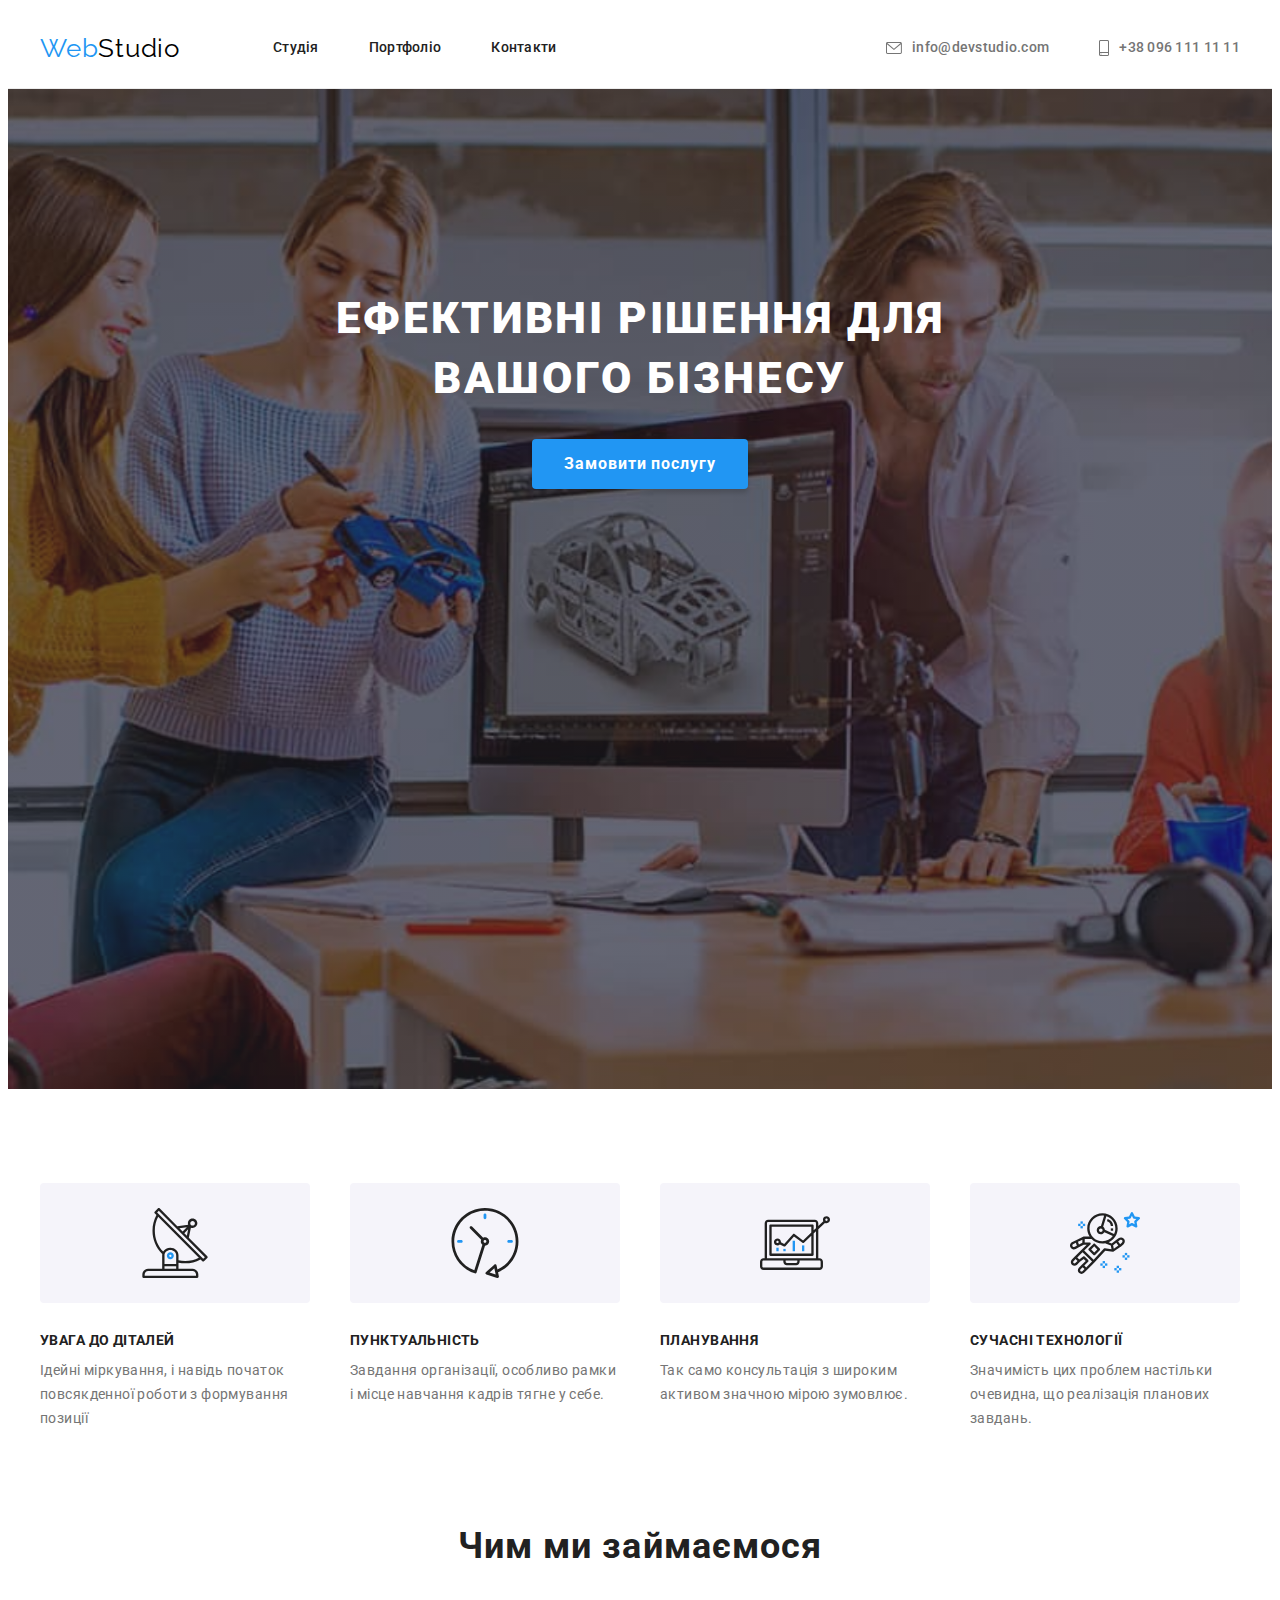
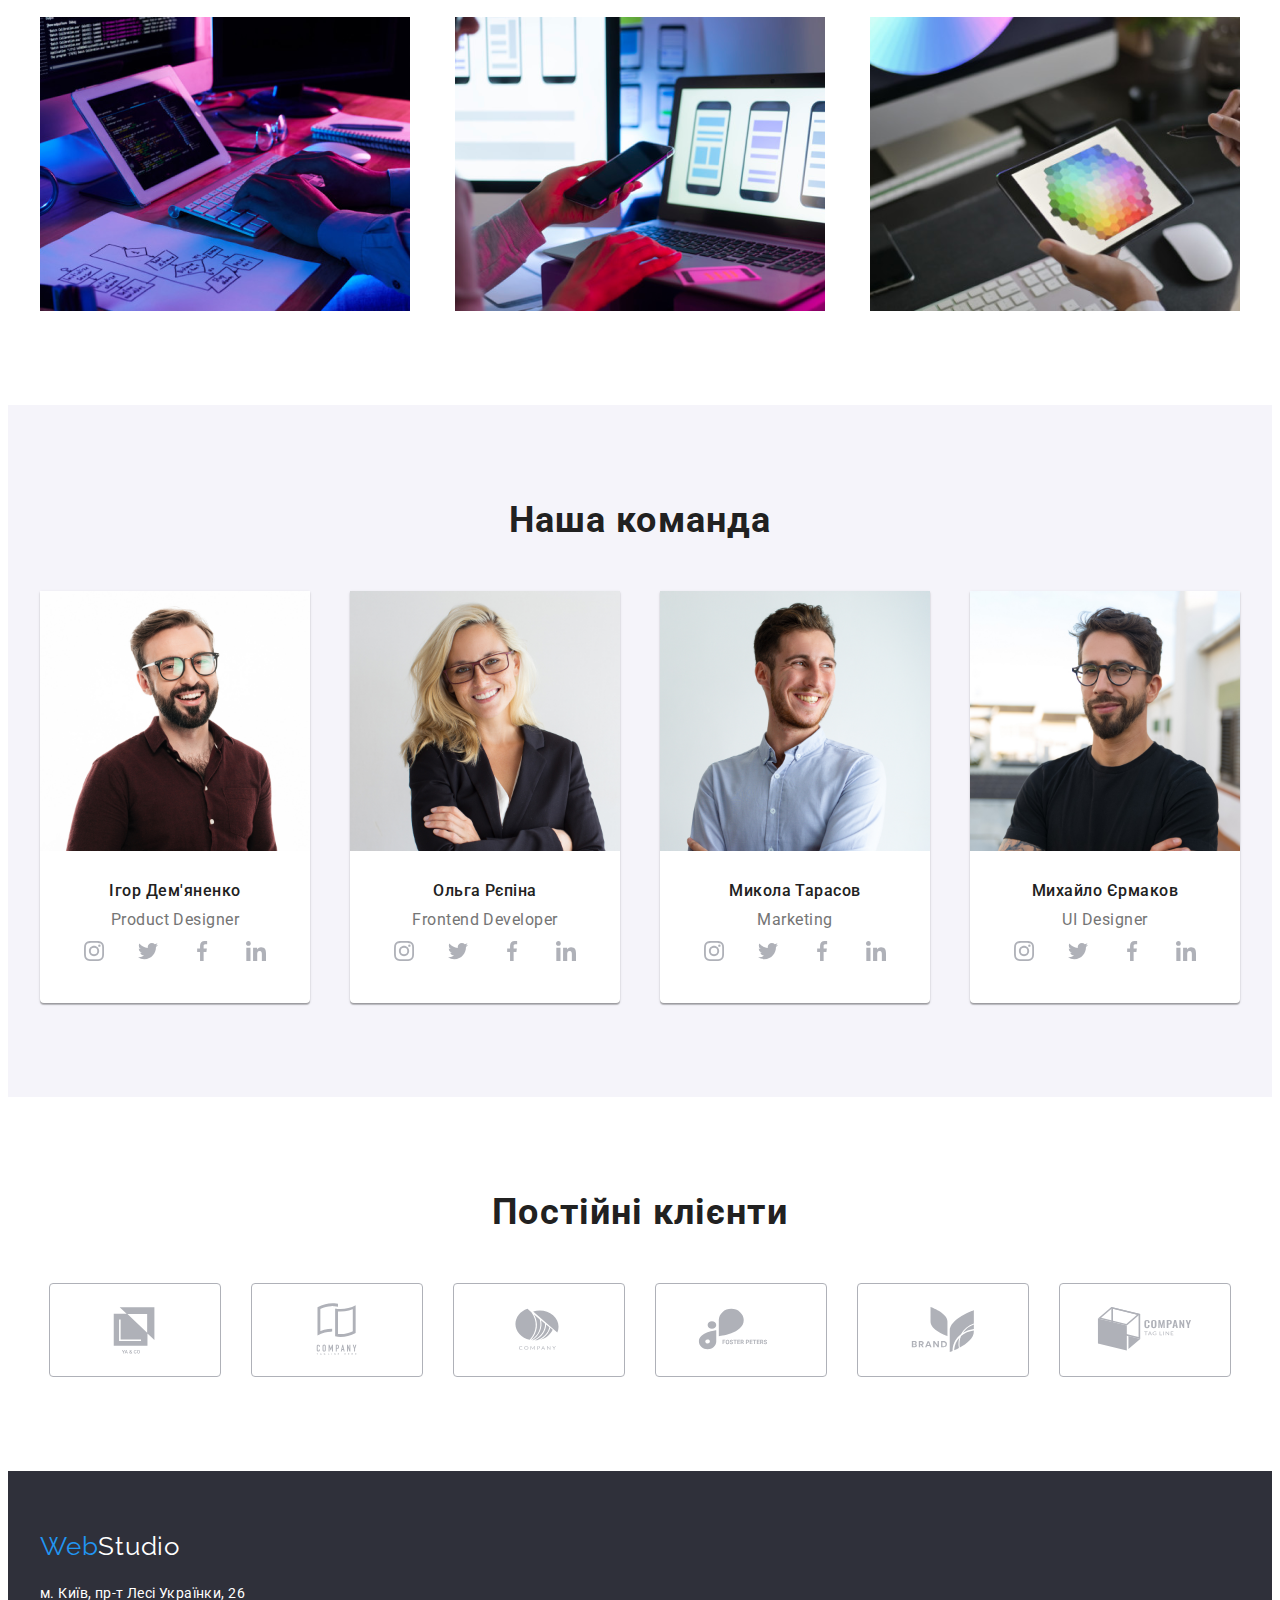
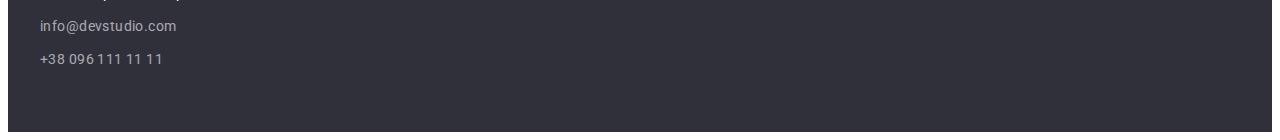
==== index.html @ e878b2a3 "Вносит секцию клиенты с ховерами" ====
<!DOCTYPE html>
<html lang="uk">
  <head>
    <meta charset="UTF-8" />
    <meta http-equiv="X-UA-Compatible" content="IE=edge" />
    <meta name="viewport" content="width=device-width, initial-scale=1.0" />
    <title>Document</title>
    <!--modern-normalize-->
    <link
      rel="stylesheet"
      href="https://cdnjs.cloudflare.com/ajax/libs/modern-normalize/1.1.0/modern-normalize.min.css"
      integrity="sha512-wpPYUAdjBVSE4KJnH1VR1HeZfpl1ub8YT/NKx4PuQ5NmX2tKuGu6U/JRp5y+Y8XG2tV+wKQpNHVUX03MfMFn9Q=="
      crossorigin="anonymous"
      referrerpolicy="no-referrer"
    />
    <link rel="preconnect" href="https://fonts.googleapis.com" />
    <link rel="preconnect" href="https://fonts.gstatic.com" crossorigin />
    <link
      href="https://fonts.googleapis.com/css2?family=Raleway:wght@700&family=Roboto:wght@400;500;700;900&display=swap"
      rel="stylesheet"
    />
    <link rel="stylesheet" href="./css/styles.css" />
  </head>

  <body>
    <header class="line">
      <div class="header-container container">
        <a class="logo link header" href="./index.html" lang="en">
          Web<span class="logo-part">Studio</span></a
        >
        <nav class="nav-head">
          <ul class="header-list list">
            <li class="nav-item header">
              <a href="./index.html" class="nav-link link">Студія</a>
            </li>
            <li class="nav-item header">
              <a href="./portfolio.html" class="nav-link link">Портфоліо</a>
            </li>
            <li class="nav-item header">
              <a href="./contacts.html" class="nav-link link">Контакти</a>
            </li>
          </ul>
        </nav>
        <ul class="contact-container list">
          <li>
            <a href="mailto:info@devstudio.com" class="header-contacts link header">
              <svg class="header-email" width="16" height="12">
                <use href="./images/icons.svg#icon-envelope"></use></svg
              >info@devstudio.com</a
            >
          </li>
          <li>
            <a href="tel:+380961111111" class="header-contacts link header">
              <svg class="header-phone" width="10" height="16">
                <use href="./images/icons.svg#icon-smartphone"></use></svg
              >+38 096 111 11 11</a
            >
          </li>
        </ul>
      </div>
    </header>
    <main>
      <section class="hero">
        <div class="hero-container container">
          <h1 class="hero-text">ЕФЕКТИВНІ РІШЕННЯ ДЛЯ ВАШОГО БІЗНЕСУ</h1>
          <button type="button" class="main-button hero-btn">Замовити послугу</button>
        </div>
      </section>

      <section class="advantages">
        <div class="container">
          <ul class="advantage-list list">
            <li class="advantage-item">
              <div class="advantages-logo">
                <svg class="advantages-icon" width="70" height="70">
                  <use href="./images/icons.svg#icon-antenna"></use>
                </svg>
              </div>
              <h3 class="advantage-list-title">УВАГА ДО ДІТАЛЕЙ</h3>
              <p class="advantage-list-text">
                Ідейні міркування, і навідь початок повсякденної роботи з формування позиції
              </p>
            </li>

            <li class="advantage-item">
              <div class="advantages-logo">
                <svg class="advantages-icon" width="70" height="70">
                  <use href="./images/icons.svg#icon-clock"></use>
                </svg>
              </div>
              <h3 class="advantage-list-title">ПУНКТУАЛЬНІСТЬ</h3>
              <p class="advantage-list-text">
                Завдання організації, особливо рамки і місце навчання кадрів тягне у себе.
              </p>
            </li>

            <li class="advantage-item">
              <div class="advantages-logo">
                <svg class="advantages-icon" width="70" height="70">
                  <use href="./images/icons.svg#icon-diagram"></use>
                </svg>
              </div>
              <h3 class="advantage-list-title">ПЛАНУВАННЯ</h3>
              <p class="advantage-list-text">
                Так само консультація з широким активом значною мірою зумовлює.
              </p>
            </li>

            <li class="advantage-item">
              <div class="advantages-logo">
                <svg class="advantages-icon" width="70" height="70">
                  <use href="./images/icons.svg#icon-astronaut"></use>
                </svg>
              </div>
              <h3 class="advantage-list-title">СУЧАСНІ ТЕХНОЛОГІЇ</h3>
              <p class="advantage-list-text">
                Значимість цих проблем настільки очевидна, що реалізація планових завдань.
              </p>
            </li>
          </ul>
        </div>
      </section>

      <section class="about-work">
        <div class="container">
          <h2 class="work-title">Чим ми займаємося</h2>
          <ul class="photos list">
            <li class>
              <a href=""
                ><img src="./images/img1.png" alt="програміст с ноутбуком" width="370" />
              </a>
            </li>
            <li class>
              <a href=""
                ><img src="./images/img2.png" alt="програміст с телефоном" width="370"
              /></a>
            </li>
            <li class>
              <a href=""
                ><img src="./images/img3.png" alt="програміст с планшетом" width="370"
              /></a>
            </li>
          </ul>
        </div>
      </section>

      <section class="work-team">
        <div class="container">
          <h2 class="work-team-title">Наша команда</h2>
          <ul class="work-team-list list">
            <li class="work-team-item">
              <img src="./images/team1.jpg" alt="Ігор Дем'яненко" width="270" />
              <div class="name-job">
                <h3 class="work-team-list-item">Ігор Дем'яненко</h3>
                <p lang="en" class="work-team-item-text">Product Designer</p>
                <ul class="socials list">
                  <li class="social-item">
                    <a
                      class="social-link link"
                      href="https://www.instagram.com"
                      target="_blank"
                      rel="noopener norefferer"
                      aria-label="Instagram icon"
                    >
                      <svg class="social-icons" width="20" height="20">
                        <use href="./images/icons.svg#icon-instagram"></use>
                      </svg>
                    </a>
                  </li>

                  <li class="social-item">
                    <a
                      class="social-link link"
                      href="https://twitter.com"
                      target="_blank"
                      rel="noopener norefferer"
                      aria-label="Twitter icon"
                    >
                      <svg class="social-icons" width="20" height="20">
                        <use href="./images/icons.svg#icon-twitter"></use>
                      </svg>
                    </a>
                  </li>

                  <li class="social-item">
                    <a
                      class="social-link link"
                      href="https://m.facebook.com"
                      target="_blank"
                      rel="noopener norefferer"
                      aria-label="facebook icon"
                    >
                      <svg class="social-icons" width="20" height="20">
                        <use href="./images/icons.svg#icon-facebook"></use>
                      </svg>
                    </a>
                  </li>

                  <li class="social-item">
                    <a
                      class="social-link link"
                      href="https://www.linkedin.com"
                      target="_blank"
                      rel="noopener norefferer"
                      aria-label="Linkedin icon"
                    >
                      <svg class="social-icons" width="20" height="20">
                        <use href="./images/icons.svg#icon-linkedin"></use>
                      </svg>
                    </a>
                  </li>
                </ul>
              </div>
            </li>
            <li class="work-team-item">
              <img src="./images/team2.jpg" alt="Ольга Рєпіна" width="270" />
              <div class="name-job">
                <h3 class="work-team-list-item">Ольга Рєпіна</h3>
                <p lang="en" class="work-team-item-text">Frontend Developer</p>
                <ul class="socials list">
                  <li class="social-item">
                    <a
                      class="social-link link"
                      href="https://www.instagram.com"
                      target="_blank"
                      rel="noopener norefferer"
                      aria-label="Instagram icon"
                    >
                      <svg class="social-icons" width="20" height="20">
                        <use href="./images/icons.svg#icon-instagram"></use>
                      </svg>
                    </a>
                  </li>

                  <li class="social-item">
                    <a
                      class="social-link link"
                      href="https://twitter.com"
                      target="_blank"
                      rel="noopener norefferer"
                      aria-label="Twitter icon"
                    >
                      <svg class="social-icons" width="20" height="20">
                        <use href="./images/icons.svg#icon-twitter"></use>
                      </svg>
                    </a>
                  </li>

                  <li class="social-item">
                    <a
                      class="social-link link"
                      href="https://m.facebook.com"
                      target="_blank"
                      rel="noopener norefferer"
                      aria-label="facebook icon"
                    >
                      <svg class="social-icons" width="20" height="20">
                        <use href="./images/icons.svg#icon-facebook"></use>
                      </svg>
                    </a>
                  </li>

                  <li class="social-item">
                    <a
                      class="social-link link"
                      href="https://www.linkedin.com"
                      target="_blank"
                      rel="noopener norefferer"
                      aria-label="Linkedin icon"
                    >
                      <svg class="social-icons" width="20" height="20">
                        <use href="./images/icons.svg#icon-linkedin"></use>
                      </svg>
                    </a>
                  </li>
                </ul>
              </div>
            </li>
            <li class="work-team-item">
              <img src="./images/team3.jpg" alt="Микола Тарасов" width="270" />
              <div class="name-job">
                <h3 class="work-team-list-item">Микола Тарасов</h3>
                <p lang="en" class="work-team-item-text">Marketing</p>
                <ul class="socials list">
                  <li class="social-item">
                    <a
                      class="social-link link"
                      href="https://www.instagram.com"
                      target="_blank"
                      rel="noopener norefferer"
                      aria-label="Instagram icon"
                    >
                      <svg class="social-icons" width="20" height="20">
                        <use href="./images/icons.svg#icon-instagram"></use>
                      </svg>
                    </a>
                  </li>

                  <li class="social-item">
                    <a
                      class="social-link link"
                      href="https://twitter.com"
                      target="_blank"
                      rel="noopener norefferer"
                      aria-label="Twitter icon"
                    >
                      <svg class="social-icons" width="20" height="20">
                        <use href="./images/icons.svg#icon-twitter"></use>
                      </svg>
                    </a>
                  </li>

                  <li class="social-item">
                    <a
                      class="social-link link"
                      href="https://m.facebook.com"
                      target="_blank"
                      rel="noopener norefferer"
                      aria-label="facebook icon"
                    >
                      <svg class="social-icons" width="20" height="20">
                        <use href="./images/icons.svg#icon-facebook"></use>
                      </svg>
                    </a>
                  </li>

                  <li class="social-item">
                    <a
                      class="social-link link"
                      href="https://www.linkedin.com"
                      target="_blank"
                      rel="noopener norefferer"
                      aria-label="Linkedin icon"
                    >
                      <svg class="social-icons" width="20" height="20">
                        <use href="./images/icons.svg#icon-linkedin"></use>
                      </svg>
                    </a>
                  </li>
                </ul>
              </div>
            </li>
            <li class="work-team-item">
              <img src="./images/team4.jpg" alt="Михайло Єрмаков" width="270" />
              <div class="name-job">
                <h3 class="work-team-list-item">Михайло Єрмаков</h3>
                <p lang="en" class="work-team-item-text">UI Designer</p>
                <ul class="socials list">
                  <li class="social-item">
                    <a
                      class="social-link link"
                      href="https://www.instagram.com"
                      target="_blank"
                      rel="noopener norefferer"
                      aria-label="Instagram icon"
                    >
                      <svg class="social-icons" width="20" height="20">
                        <use href="./images/icons.svg#icon-instagram"></use>
                      </svg>
                    </a>
                  </li>

                  <li class="social-item">
                    <a
                      class="social-link link"
                      href="https://twitter.com"
                      target="_blank"
                      rel="noopener norefferer"
                      aria-label="Twitter icon"
                    >
                      <svg class="social-icons" width="20" height="20">
                        <use href="./images/icons.svg#icon-twitter"></use>
                      </svg>
                    </a>
                  </li>

                  <li class="social-item">
                    <a
                      class="social-link link"
                      href="https://m.facebook.com"
                      target="_blank"
                      rel="noopener norefferer"
                      aria-label="facebook icon"
                    >
                      <svg class="social-icons" width="20" height="20">
                        <use href="./images/icons.svg#icon-facebook"></use>
                      </svg>
                    </a>
                  </li>

                  <li class="social-item">
                    <a
                      class="social-link link"
                      href="https://www.linkedin.com"
                      target="_blank"
                      rel="noopener norefferer"
                      aria-label="Linkedin icon"
                    >
                      <svg class="social-icons" width="20" height="20">
                        <use href="./images/icons.svg#icon-linkedin"></use>
                      </svg>
                    </a>
                  </li>
                </ul>
              </div>
            </li>
          </ul>
        </div>
      </section>

      <section class="clients-area">
        <div class="container">
          <h2 class="clients-title">Постійні клієнти</h2>
          <ul class="clients list">
            <li class="clients-list">
              <div class="clients-link">
                <a href="">
                  <svg class="clients-logo" width="106" height="60">
                  <use href="./images/icons.svg#icon-Logo"></use>
                  </svg>
                </a>
              </div>
            </li>
            <li class="clients-list">
              <div class="clients-link">
              <a href="">
                <svg class="clients-logo" width="106" height="60">
                  <use href="./images/icons.svg#icon-Logo-1"></use>
                </svg>
              </a>
              </div>
            </li>
            <li class="clients-list">
              <div class="clients-link">
                <a href="">
                  <svg class="clients-logo" width="106" height="60">
                    <use href="./images/icons.svg#icon-Logo-2"></use>
                  </svg>
                </a>
              </div>
            </li>
            <li class="clients-list">
              <div class="clients-link">
                <a href="">
                  <svg class="clients-logo" width="106" height="60">
                    <use href="./images/icons.svg#icon-Logo-3"></use>
                  </svg>
                </a>
              </div>
            </li>
            <li class="clients-list">
              <div class="clients-link">
                <a href="">
                  <svg class="clients-logo" width="106" height="60">
                    <use href="./images/icons.svg#icon-Logo-4"></use>
                  </svg>
                </a>
              </div>
            </li>
            <li class="clients-list">
              <div class="clients-link">
                <a href="">
                  <svg class="clients-logo" width="106" height="60">
                    <use href="./images/icons.svg#icon-Logo-5"></use>
                  </svg>
                </a>
              </div>
            </li>
          </ul>


        </div>
      </section>
    </main>
    <footer class="footer-box">
      <div class="container">
        <a class="logo-footer link" href="./index.html" lang="en">
          Web<span class="logo-footer-part">Studio</span>
        </a>
        <address class="location">
          <p class="location-on-map link">м. Київ, пр-т Лесі Українки, 26</p>
          <div class="mail-link">
            <a class="contact-email link" href="mailto:info@devstudio.com">info@devstudio.com</a
            ><br />
          </div>
          <a class="contact-tel link" href="tel:+380961111111">+38 096 111 11 11</a>
        </address>
      </div>
    </footer>
  </body>
</html>
---- css/styles.css ----
:root {
    --brand-color: #212121;
    --secondary-color: #2196F3; 
}

body{
    font-family: "Roboto", sans-serif; 
    color:  #757575;
    }


    /*----reset-atart*/

h1,
h2,
h3,
h4,
h5,
h6, 
p {
    margin: 0px;
}

.list{
    list-style: none;
    margin: 0px;
    padding: 0px;
}

.link {
    text-decoration: none;
    padding: 0px;
    margin: 0px;
}

img{
    display: block;
    padding: 0px;
}

.container{
    width: 1200px;
    padding-right: 15px;
    padding-left: 15px;
    margin-right: auto;
    margin-left: auto;
}

/*-----Header---*/

.header-container{
    display: flex;
    align-items: center;
}

header{
    border-bottom: 1px solid #ECECEC;
}

.logo {font-family: 'Raleway';
    font-size: 26px;
    line-height: 1.19;   
    letter-spacing: 0.03em;
    color: var(--secondary-color);
    display: block;
    margin-right: 93px;
}

.logo-part {
    color: #000000;
}

.header-list{
    display: flex;
    align-items: center;  
    gap: 50px;
}

.nav-head{
    margin-right: auto;
}

.nav-link {
    display: block;
    padding-top: 32px;
    padding-bottom: 32px;
    font-weight: 500;
    font-size: 14px;
    line-height: 1.14;
    letter-spacing: 0.02em;
    color: var(--brand-color);
    cursor:pointer;
    }

.nav-link:focus,
.nav-link:hover{
    color:var(--secondary-color);
}

.nav-link.link.current {color:var(--secondary-color);}

.header-contacts{
    font-weight: 500;
    font-size: 14px;
    line-height: 1.14;
    letter-spacing: 0.02em;
    color: #757575;
    display: flex;
    padding-top: 32px;
    padding-bottom: 32px;
    align-items: center;
    gap: 10px;
}

.header-email:hover,
.header-email:focus,
.header-contacts:focus,
.header-contacts:hover{
    color: var(--secondary-color);
}

.header-phone,
.header-email{
    fill: currentColor;
}

.contact-container{
    display: flex;
    align-items: center;
    gap: 50px;
}



/*------Hero------*/

.hero {
    max-width: 1600px;
    min-height: 600px;
    background-image: linear-gradient(to right, rgba(47, 48, 58, 0.4), rgba(47, 48, 58, 0.4)), url(../images/hero-background.jpg);
    background-color: #C4C4C4;
    background-repeat: no-repeat;
    background-position: center;
    background-size: cover;
    margin-right: auto;
    margin-left: auto;
    padding-top: 200px;
    padding-bottom: 200px;
    }

.hero-text{
    margin-right: 338px;
    margin-bottom: 30px;
    margin-left: 252px;
    width: 696px;
    font-family: inherit;
    font-weight: 900;
    font-size: 44px;
    line-height: 1.36; 
    text-align: center; 
    letter-spacing: 0.06em;
    text-transform: uppercase;
    color: #FFFFFF;
    }  

.hero-btn{
    font-family: 'Roboto';
        font-weight: 700;
        font-size: 16px;
        line-height: 1.88;
        display: flex;
        align-items: center;
        text-align: center;
        letter-spacing: 0.06em;
        color: #FFFFFF;
        background: #2196F3;
        box-shadow: 0px 4px 4px rgba(0, 0, 0, 0.15);

        border-radius: 4px;
        padding: 10px 32px;
        border-width: 0px;
        
}

.hero-btn:active{background: #188CE8;
    box-shadow: 0px 4px 4px rgba(0, 0, 0, 0.15);
    border-radius: 4px;
}

.main-button{
    display: block;
    margin: 0 auto;
}

 

/*-------advantage----------*/

.advantages{
    padding-top: 94px;
    padding-bottom: 94px;
}

.advantage-list{
    display: flex;
    justify-content:space-between;
}

.advantage-item{
    width: 270px;
}

.advantage-list-title {
    font-size: 14px;
    line-height: 1.14;
    letter-spacing: 0.03em;
    text-transform: uppercase;    
    color: var(--brand-color);
    margin-top: 30px;
    margin-bottom: 10px;
}

.advantage-list-text {
    font-size: 14px;
    line-height: 1.71;
    letter-spacing: 0.03em;
}

.advantages-logo{
    display: flex;
    justify-content: center;
    align-items: center;
    height: 120px;
    background: #F5F4FA;
    border-radius: 4px;
}


/*-------About work----------*/

.about-work{
    padding-bottom: 94px;
}


.photos{
    display: flex;
    justify-content: space-between;
    gap: 30px;
}

.work-title {
    margin-bottom: 50px;
    font-size: 36px;
    line-height: 1.17;
    text-align: center;
    letter-spacing: 0.03em;
    color: var(--brand-color);}


/*-------Work team----------*/

.work-team {background: #F5F4FA;
    padding-top: 94px;
    padding-bottom: 94px;
}

.work-team-item{
    background: #FFFFFF;
    box-shadow: 0px 1px 3px rgba(0, 0, 0, 0.12), 0px 1px 1px rgba(0, 0, 0, 0.14), 0px 2px 1px rgba(0, 0, 0, 0.2);
    border-radius: 0px 0px 4px 4px;
    
}

.work-team-title {
    font-size: 36px;
    line-height: 1.17;
    text-align: center;
    letter-spacing: 0.03em;
    color:var(--brand-color);
    margin-bottom: 50px;
}

.work-team-list{
    display:flex;
    justify-content: space-between;
    gap: 30px;
}
  

.work-team-list-item {
    font-weight: 500;
    font-size: 16px;
    line-height: 1.19;
    text-align: center;
    letter-spacing: 0.03em;
    color: var(--brand-color);
    margin-bottom: 10px;
}


.work-team-item-text {
    font-size: 16px;
    line-height: 1.19;
    text-align: center;
    letter-spacing: 0.03em;
   }

   .name-job{
    padding-top: 30px;
    padding-bottom: 30px;
   }

.socials{
    display: flex;
    justify-content: center;
    align-items: center;
    gap: 10px;
}

.social-link{
    display: flex;
    justify-content: center;
    align-items: center;
    width: 44px;
    height: 44px;
    background-color: #ffffff;
    border-radius: 50%;
    color:#AFB1B8;
}
  
.social-icons{
    fill:currentColor
}

.social-link:hover, 
.social-link:focus{
    background-color: var(--secondary-color);
    color: #FFFFFF;
}

/*-------Clients---------*/

.clients-title{
    margin-bottom: 50px;
    font-size: 36px;
    line-height: 1,17;
    text-align: center;
    letter-spacing: 0.03em;    
    color: var(--brand-color);
}

.clients{
    display: flex;
    justify-content: center;
    align-items: center;
    gap: 30px;
}

.clients-logo{
    display: flex;
    justify-content: center;
    align-items: center;
    width: 106px;
    height: 60px;
    fill: #AFB1B8;
}

.clients-link{
    display: flex;
    justify-content: center;
    align-items: center;
    width: 170px;
    height: 92px;
    border: 1px solid #AFB1B8;
    border-radius: 4px;
}

.clients-link:hover,
.clients-link:focus{
    border: 1px solid #2196F3;
    border-radius: 4px;
}
.clients-logo:hover,
.clients-logo:focus{
    fill: var(--secondary-color);
}




.clients-area{
    padding-top: 94px;
    padding-bottom: 94px;
}

/*-------Footer----------*/

.footer-box{
    padding-top: 60px;
    padding-bottom: 60px;
    background-color: #2F303A;
}

.logo-footer{
    font-family: 'Raleway';
    font-size: 26px;
    line-height: 1.19;
    letter-spacing: 0.03em;
    color: var(--secondary-color);
}

.location{
    margin-top: 20px;
}

.logo-footer-part{
    color: #ffffff;
}

.location-on-map{
    font-style: normal;
    font-size: 14px;
    line-height: 1.71;
    letter-spacing: 0.03em;
    color: #FFFFFF;
    margin-bottom: 9px;
}

.contact-tel{
    font-style: normal;
    font-size: 14px;
    line-height: 1.71;
    letter-spacing: 0.03em;
    color: rgba(255, 255, 255, 0.6);
}


.contact-email{
    font-style: normal;
    font-size: 14px;
    line-height: 1.71;
    letter-spacing: 0.03em;
    color: rgba(255, 255, 255, 0.6);
    }

.mail-link{
    margin-bottom: 9px;
}

/*---------Portfolio----------*/

.project-list {
    background: #FFFFFF;
    padding-top: 94px;
    padding-bottom: 94px;
    
}

.buttom-list{
    margin-bottom: 56px;
    display: flex;
    justify-content: center;
    gap: 8px;
}

.project-selection{
    font-family: 'Roboto';
    font-style: normal;
    font-weight: 500;
    font-size: 16px;
    line-height: 1.62;  
    text-align: center;
    letter-spacing: 0.03em;
    color: var(--brand-color);
    background: #F5F4FA;
    border-radius: 4px;

    padding: 6px 22px;
    border-width: 0px;
    min-height: 38px;
}

.project-selection:hover{cursor: pointer;}

.project-selection:active{
    color: #FFFFFF;
    background: #2196F3;
    box-shadow: 0px 3px 1px rgba(0, 0, 0, 0.1), 0px 1px 2px rgba(0, 0, 0, 0.08), 0px 2px 2px rgba(0, 0, 0, 0.12);
    border-radius: 4px;
}

.portfolio-list{
    display: flex;
    flex-wrap: wrap;
    padding-left: 0px;
    gap: 30px;
    margin-top: 0px;
    margin-bottom: 0px;
    
    }

.portfolio-list-item{
    flex-basis: calc((100%-60px)/3);
    flex-basis: 370px;
    max-width: 370px;
}

.portfolio-list-item:hover,
.portfolio-list-item:focus{
    border: 1px solid #EEEEEE;
    box-shadow: 0px 1px 1px rgba(0, 0, 0, 0.12), 0px 4px 4px rgba(0, 0, 0, 0.06), 1px 4px 6px rgba(0, 0, 0, 0.16);
}

.potfrolio-list-title {
    margin-bottom: 4px;
    width: 370px;
    font-size: 18px;
    line-height: 2.00;
    letter-spacing: 0.06em;
    color: var(--brand-color);
}


.portfolio-list-text {
    width: 370px;
    font-size: 16px;
    line-height: 1.88;
    letter-spacing: 0.03em;
    color: #757575;
}

.photo-description{
    padding-top: 20px;
    padding-bottom: 20px;
    padding-left: 24px;
    background: #FFFFFF;
    border: 1px solid #EEEEEE;
    border-top: none;
}
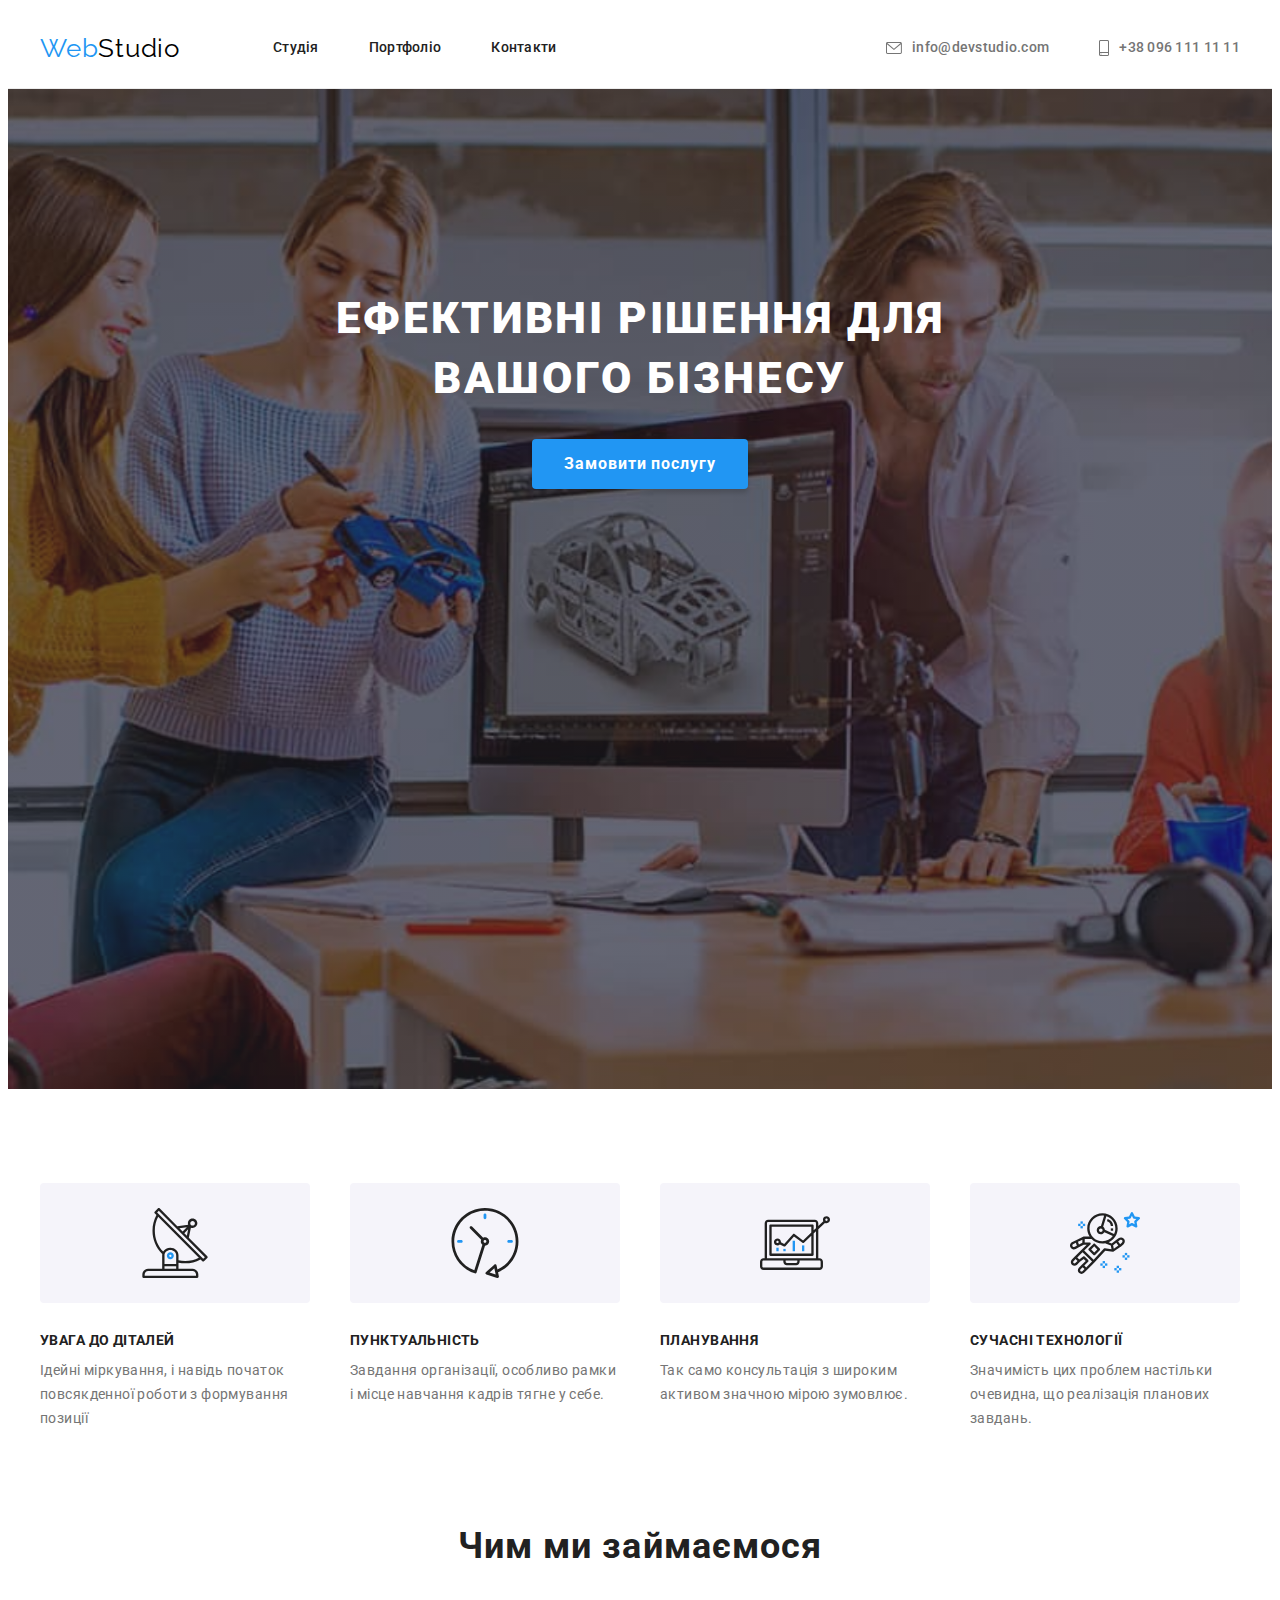
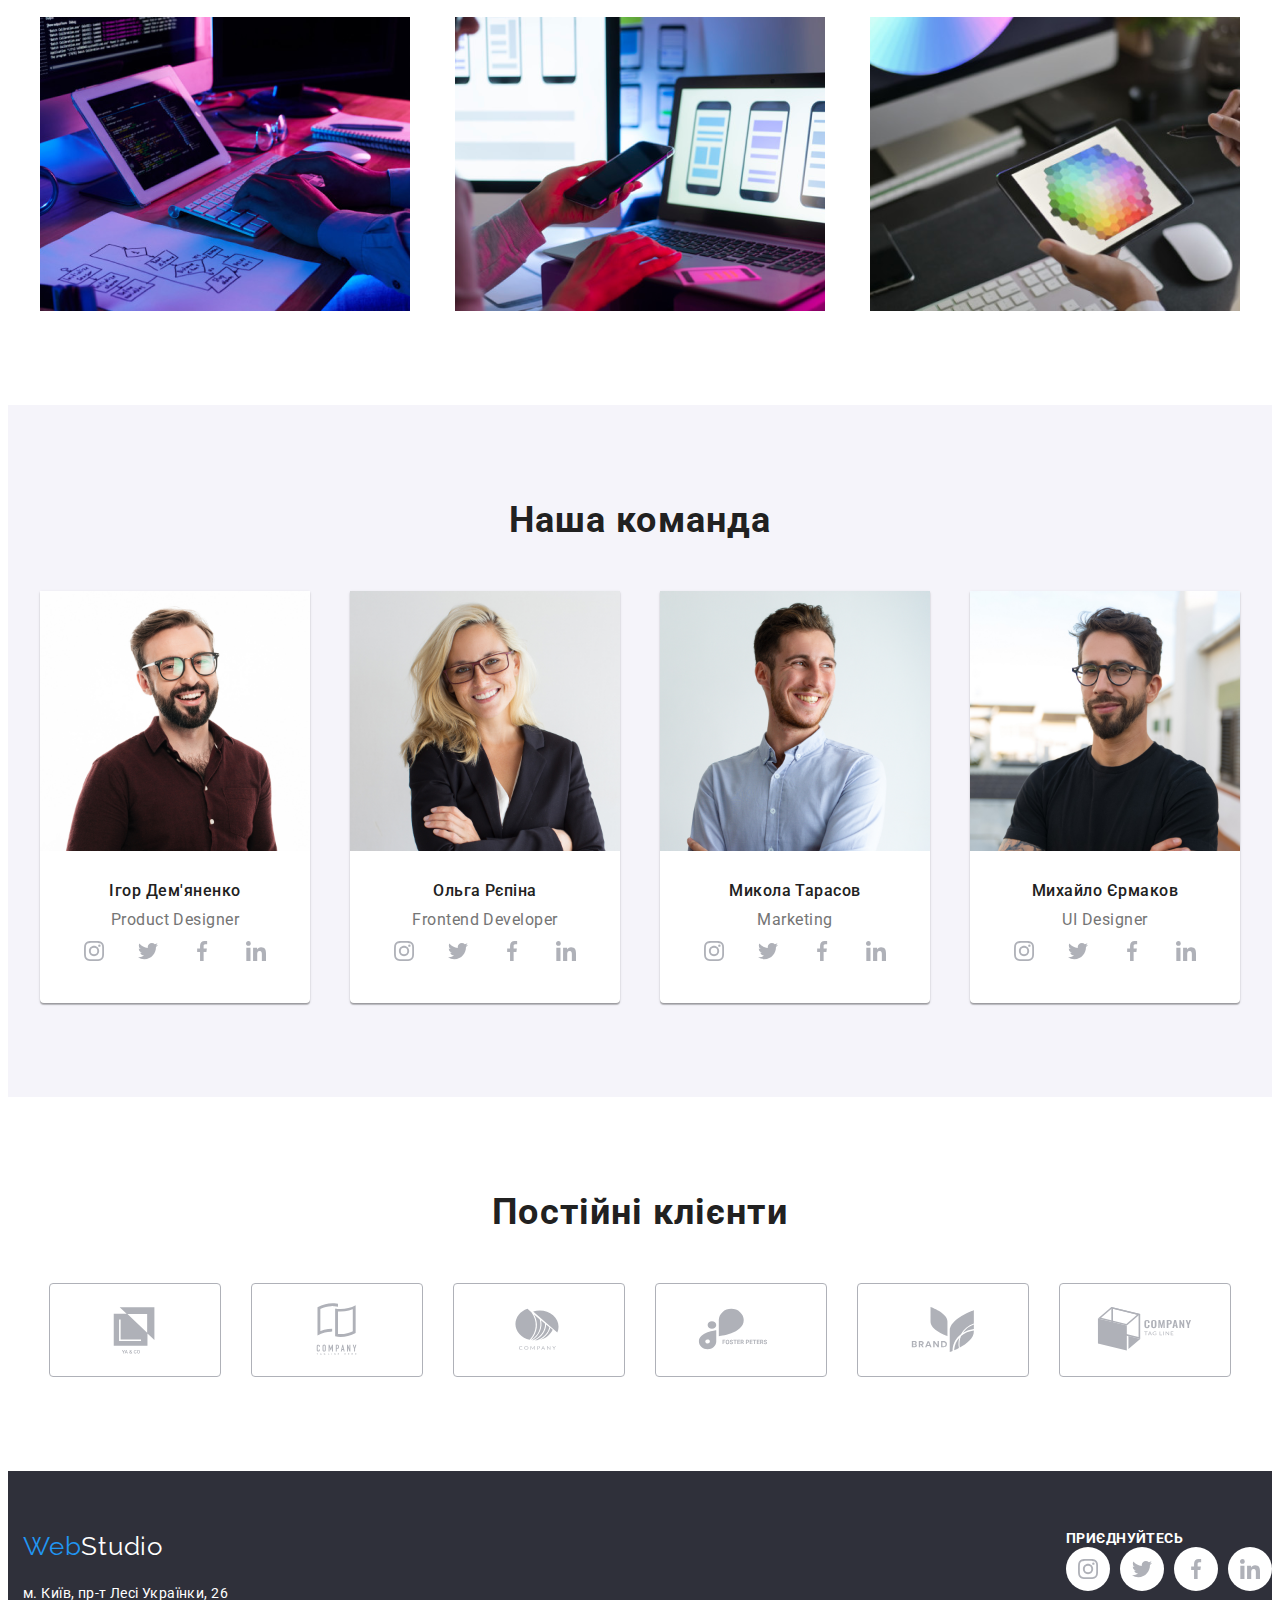
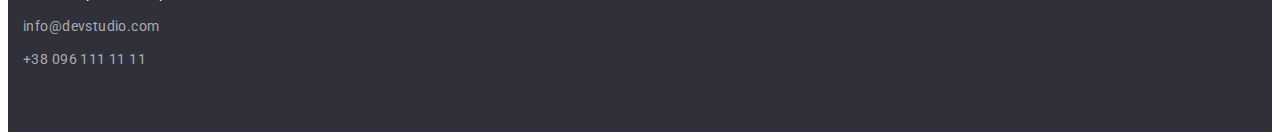
==== commit 5838823d: "Желает ховер в лого клиентов" ====
--- a/index.html
+++ b/index.html
@@ -413,13 +413,11 @@
           <h2 class="clients-title">Постійні клієнти</h2>
           <ul class="clients list">
             <li class="clients-list">
-              <div class="clients-link">
-                <a href="">
+                <a class="clients-link"  href="">
                   <svg class="clients-logo" width="106" height="60">
                   <use href="./images/icons.svg#icon-Logo"></use>
                   </svg>
                 </a>
-              </div>
             </li>
             <li class="clients-list">
               <div class="clients-link">
@@ -473,7 +471,7 @@
       </section>
     </main>
     <footer class="footer-box">
-      <div class="container">
+      <div class="container footer-contacts">
         <a class="logo-footer link" href="./index.html" lang="en">
           Web<span class="logo-footer-part">Studio</span>
         </a>
@@ -486,6 +484,47 @@
           <a class="contact-tel link" href="tel:+380961111111">+38 096 111 11 11</a>
         </address>
       </div>
+      <div class="fotter-socials">
+        <h3 class="social-title">ПРИЄДНУЙТЕСЬ</h3>
+        <ul class="socials list">
+          <li class="social-item">
+            <a class="social-link link" href="https://www.instagram.com" target="_blank" rel="noopener norefferer"
+              aria-label="Instagram icon">
+              <svg class="social-icons" width="20" height="20">
+                <use href="./images/icons.svg#icon-instagram"></use>
+              </svg>
+            </a>
+          </li>
+          
+          <li class="social-item">
+            <a class="social-link link" href="https://twitter.com" target="_blank" rel="noopener norefferer"
+              aria-label="Twitter icon">
+              <svg class="social-icons" width="20" height="20">
+                <use href="./images/icons.svg#icon-twitter"></use>
+              </svg>
+            </a>
+          </li>
+          
+          <li class="social-item">
+            <a class="social-link link" href="https://m.facebook.com" target="_blank" rel="noopener norefferer"
+              aria-label="facebook icon">
+              <svg class="social-icons" width="20" height="20">
+                <use href="./images/icons.svg#icon-facebook"></use>
+              </svg>
+            </a>
+          </li>
+          
+          <li class="social-item">
+            <a class="social-link link" href="https://www.linkedin.com" target="_blank" rel="noopener norefferer"
+              aria-label="Linkedin icon">
+              <svg class="social-icons" width="20" height="20">
+                <use href="./images/icons.svg#icon-linkedin"></use>
+              </svg>
+            </a>
+          </li>
+        </ul>
+
+      </div>
     </footer>
   </body>
 </html>
--- a/css/styles.css
+++ b/css/styles.css
@@ -182,7 +182,8 @@
         
 }
 
-.hero-btn:active{background: #188CE8;
+.hero-btn:active{
+    background: #188CE8;
     box-shadow: 0px 4px 4px rgba(0, 0, 0, 0.15);
     border-radius: 4px;
 }
@@ -339,12 +340,14 @@
     color: #FFFFFF;
 }
 
+
+
 /*-------Clients---------*/
 
 .clients-title{
     margin-bottom: 50px;
     font-size: 36px;
-    line-height: 1,17;
+    line-height: 1.17;
     text-align: center;
     letter-spacing: 0.03em;    
     color: var(--brand-color);
@@ -374,20 +377,19 @@
     height: 92px;
     border: 1px solid #AFB1B8;
     border-radius: 4px;
-}
+    }
+
 
 .clients-link:hover,
 .clients-link:focus{
     border: 1px solid #2196F3;
     border-radius: 4px;
-}
-.clients-logo:hover,
-.clients-logo:focus{
     fill: var(--secondary-color);
 }
 
-
-
+.clients-link:hover .clients-logo{
+    fill: var(--secondary-color);
+}
 
 .clients-area{
     padding-top: 94px;
@@ -397,6 +399,7 @@
 /*-------Footer----------*/
 
 .footer-box{
+    display: flex;
     padding-top: 60px;
     padding-bottom: 60px;
     background-color: #2F303A;
@@ -446,6 +449,19 @@
 
 .mail-link{
     margin-bottom: 9px;
+}
+
+.fotter-socials{
+    margin-right: auto;
+    margin-left: auto;
+}
+
+.social-title{
+    font-size: 14px;
+    line-height: 1.14;
+    letter-spacing: 0.03em;
+    text-transform: uppercase;
+    color: #FFFFFF;
 }
 
 /*---------Portfolio----------*/
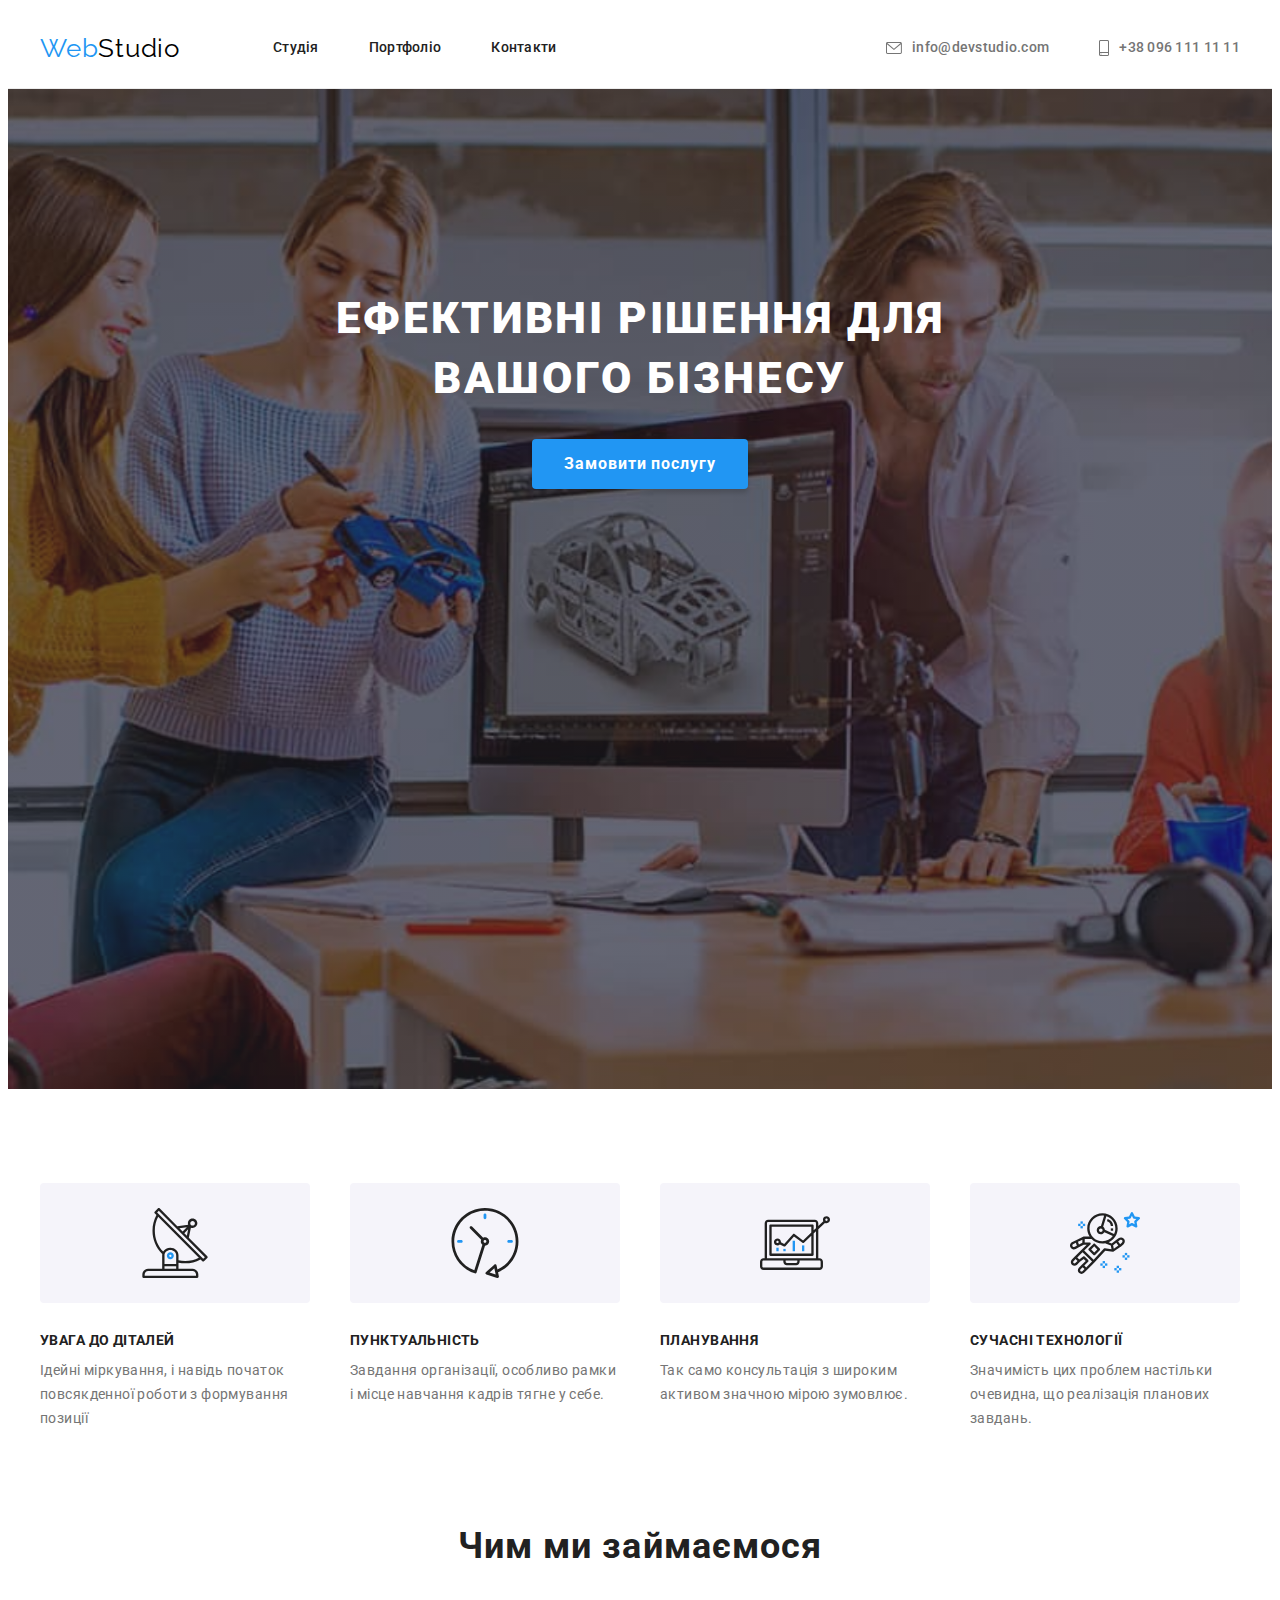
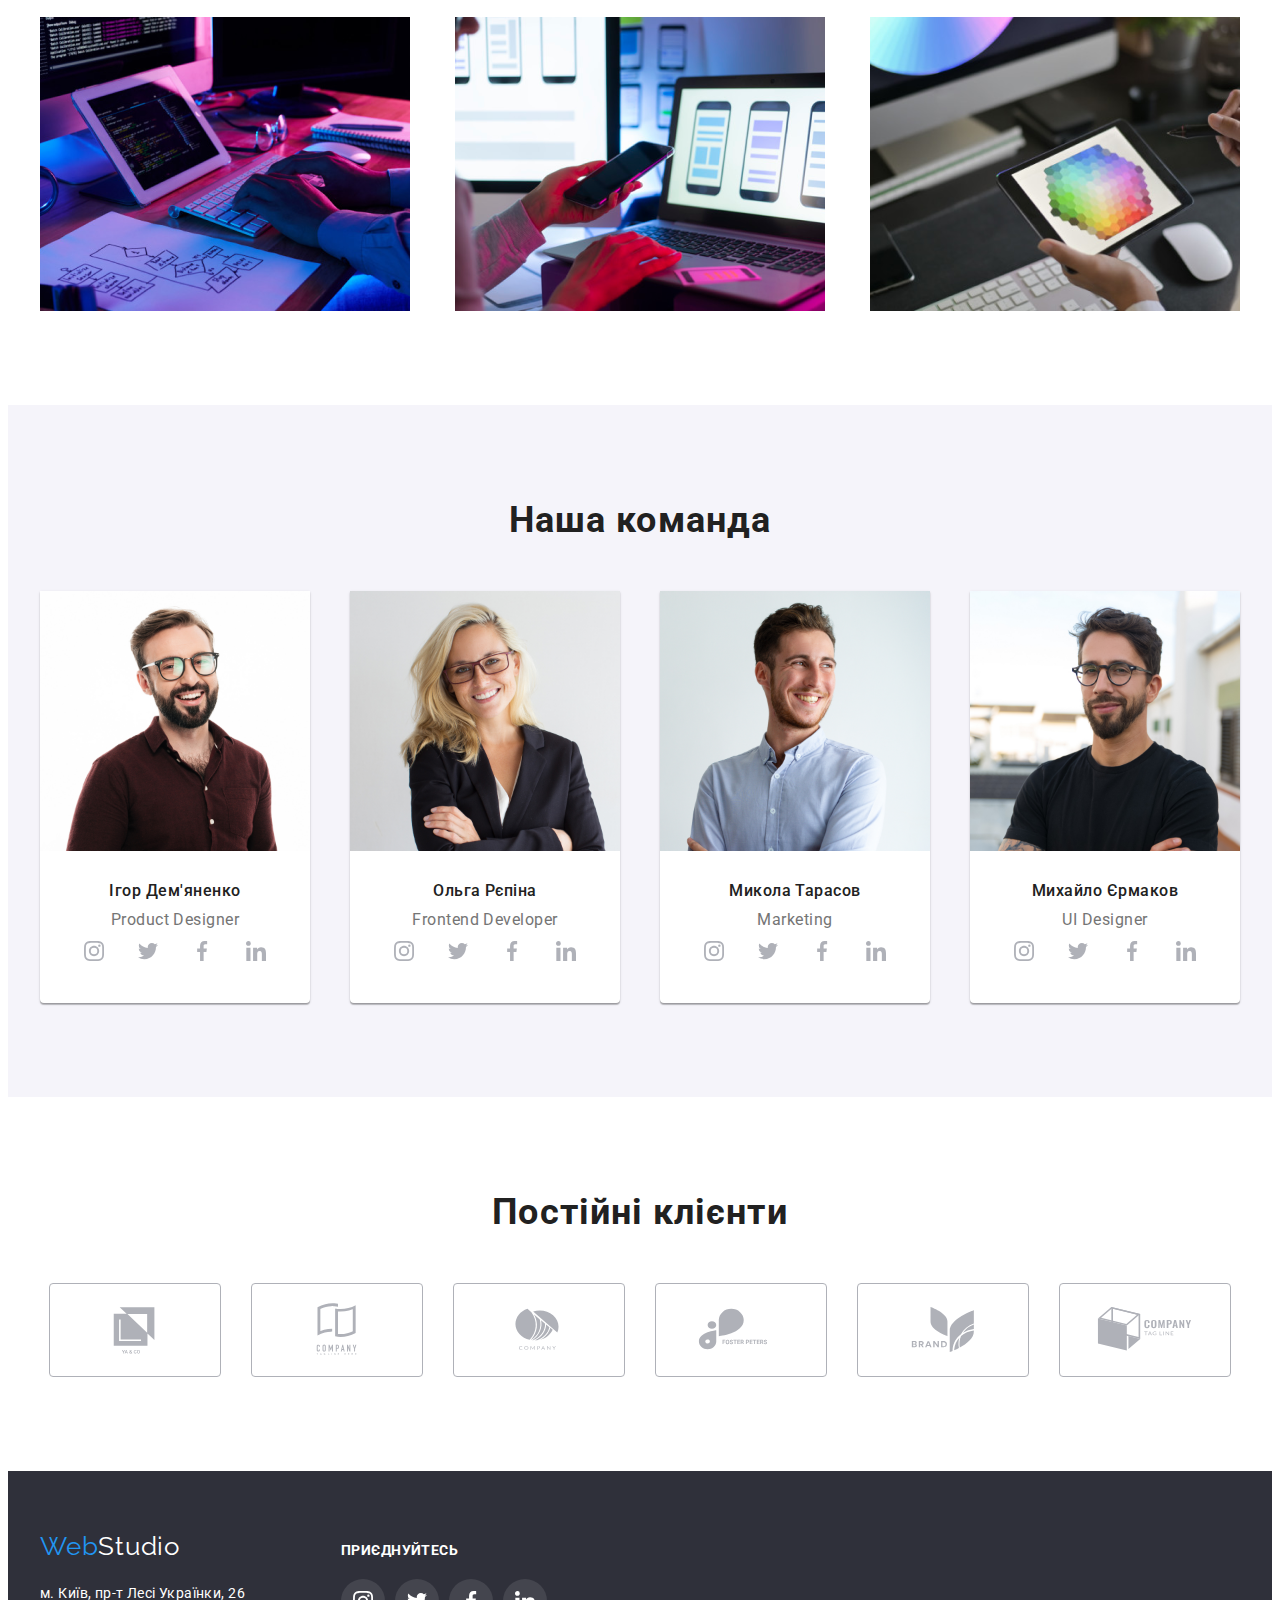
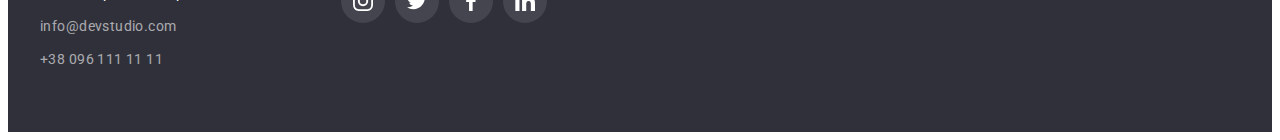
==== commit 194e6b62: "Формирует соц сети в футере" ====
--- a/index.html
+++ b/index.html
@@ -465,65 +465,69 @@
               </div>
             </li>
           </ul>
-
-
         </div>
       </section>
     </main>
+
+
     <footer class="footer-box">
-      <div class="container footer-contacts">
-        <a class="logo-footer link" href="./index.html" lang="en">
-          Web<span class="logo-footer-part">Studio</span>
-        </a>
-        <address class="location">
-          <p class="location-on-map link">м. Київ, пр-т Лесі Українки, 26</p>
+      <div class="container footer-sections">
+        <div class="footer-contacts">
+          <a class="logo-footer link" href="./index.html" lang="en">
+            Web<span class="logo-footer-part">Studio</span>
+          </a>
+          <address class="location">
+            <p class="location-on-map link">м. Київ, пр-т Лесі Українки, 26</p>
           <div class="mail-link">
-            <a class="contact-email link" href="mailto:info@devstudio.com">info@devstudio.com</a
-            ><br />
+            <a class="contact-email link" href="mailto:info@devstudio.com">info@devstudio.com</a><br />
           </div>
           <a class="contact-tel link" href="tel:+380961111111">+38 096 111 11 11</a>
-        </address>
-      </div>
-      <div class="fotter-socials">
-        <h3 class="social-title">ПРИЄДНУЙТЕСЬ</h3>
-        <ul class="socials list">
-          <li class="social-item">
-            <a class="social-link link" href="https://www.instagram.com" target="_blank" rel="noopener norefferer"
-              aria-label="Instagram icon">
-              <svg class="social-icons" width="20" height="20">
-                <use href="./images/icons.svg#icon-instagram"></use>
-              </svg>
-            </a>
-          </li>
+          </address>
+        </div>
+      
+
+        <div class="fotter-socials">
+          <h3 class="social-title">ПРИЄДНУЙТЕСЬ</h3>
+          <ul class="socials list">
+            <li class="social-item">
+              <a class="social-link-footer link" href="https://www.instagram.com" target="_blank" rel="noopener norefferer"
+                aria-label="Instagram icon">
+                <svg class="social-icons" width="20" height="20">
+                  <use href="./images/icons.svg#icon-instagram"></use>
+                  </svg>
+              </a>
+            </li>
           
-          <li class="social-item">
-            <a class="social-link link" href="https://twitter.com" target="_blank" rel="noopener norefferer"
-              aria-label="Twitter icon">
-              <svg class="social-icons" width="20" height="20">
-                <use href="./images/icons.svg#icon-twitter"></use>
-              </svg>
-            </a>
-          </li>
+            <li class="social-item">
+              <div class="socials-footer">
+                <a class="social-link-footer link" href="https://twitter.com" target="_blank" rel="noopener norefferer"
+                  aria-label="Twitter icon">
+                  <svg class="social-icons" width="20" height="20">
+                    <use href="./images/icons.svg#icon-twitter"></use>
+                  </svg>
+                </a>
+              </div>
+            </li>
           
-          <li class="social-item">
-            <a class="social-link link" href="https://m.facebook.com" target="_blank" rel="noopener norefferer"
-              aria-label="facebook icon">
-              <svg class="social-icons" width="20" height="20">
-                <use href="./images/icons.svg#icon-facebook"></use>
-              </svg>
-            </a>
-          </li>
+            <li class="social-item">
+              <a class="social-link-footer link" href="https://m.facebook.com" target="_blank" rel="noopener norefferer"
+                aria-label="facebook icon">
+                <svg class="social-icons" width="20" height="20">
+                  <use href="./images/icons.svg#icon-facebook"></use>
+                </svg>
+              </a>
+            </li>
           
-          <li class="social-item">
-            <a class="social-link link" href="https://www.linkedin.com" target="_blank" rel="noopener norefferer"
-              aria-label="Linkedin icon">
-              <svg class="social-icons" width="20" height="20">
-                <use href="./images/icons.svg#icon-linkedin"></use>
-              </svg>
-            </a>
-          </li>
-        </ul>
-
+            <li class="social-item">
+              <a class="social-link-footer link" href="https://www.linkedin.com" target="_blank" rel="noopener norefferer"
+                aria-label="Linkedin icon">
+                <svg class="social-icons" width="20" height="20">
+                  <use href="./images/icons.svg#icon-linkedin"></use>
+                </svg>
+              </a>
+            </li>
+          </ul>
+        </div>
       </div>
     </footer>
   </body>
--- a/css/styles.css
+++ b/css/styles.css
@@ -387,6 +387,7 @@
     fill: var(--secondary-color);
 }
 
+.clients-link:focus .clients-logo,
 .clients-link:hover .clients-logo{
     fill: var(--secondary-color);
 }
@@ -399,10 +400,24 @@
 /*-------Footer----------*/
 
 .footer-box{
-    display: flex;
     padding-top: 60px;
     padding-bottom: 60px;
     background-color: #2F303A;
+    margin-right: auto;
+    margin-left: auto;
+}
+
+.footer-sections{
+    display: flex;
+    align-items: baseline;
+    margin-left: auto;
+}
+
+.footer-contacts{
+        justify-content: flex-start;
+    align-items: center;
+    margin-right: 70px;
+    width: 231px;
 }
 
 .logo-footer{
@@ -452,15 +467,37 @@
 }
 
 .fotter-socials{
+    display: block;
+    justify-content: baseline;
+    align-items:flex-start;
     margin-right: auto;
-    margin-left: auto;
+    
 }
 
 .social-title{
+    display: block;
     font-size: 14px;
     line-height: 1.14;
     letter-spacing: 0.03em;
     text-transform: uppercase;
+    color: #FFFFFF;
+    margin-bottom: 20px;
+}
+
+.social-link-footer{
+    display: flex;
+    justify-content: center;
+    align-items: center;
+    width: 44px;
+    height: 44px;
+    background: rgba(255, 255, 255, 0.1);
+    border-radius: 50%;
+    color: #ffffff;
+}
+
+.social-link-footer:hover,
+.social-link-footer:focus{
+    background-color: var(--secondary-color);
     color: #FFFFFF;
 }
 
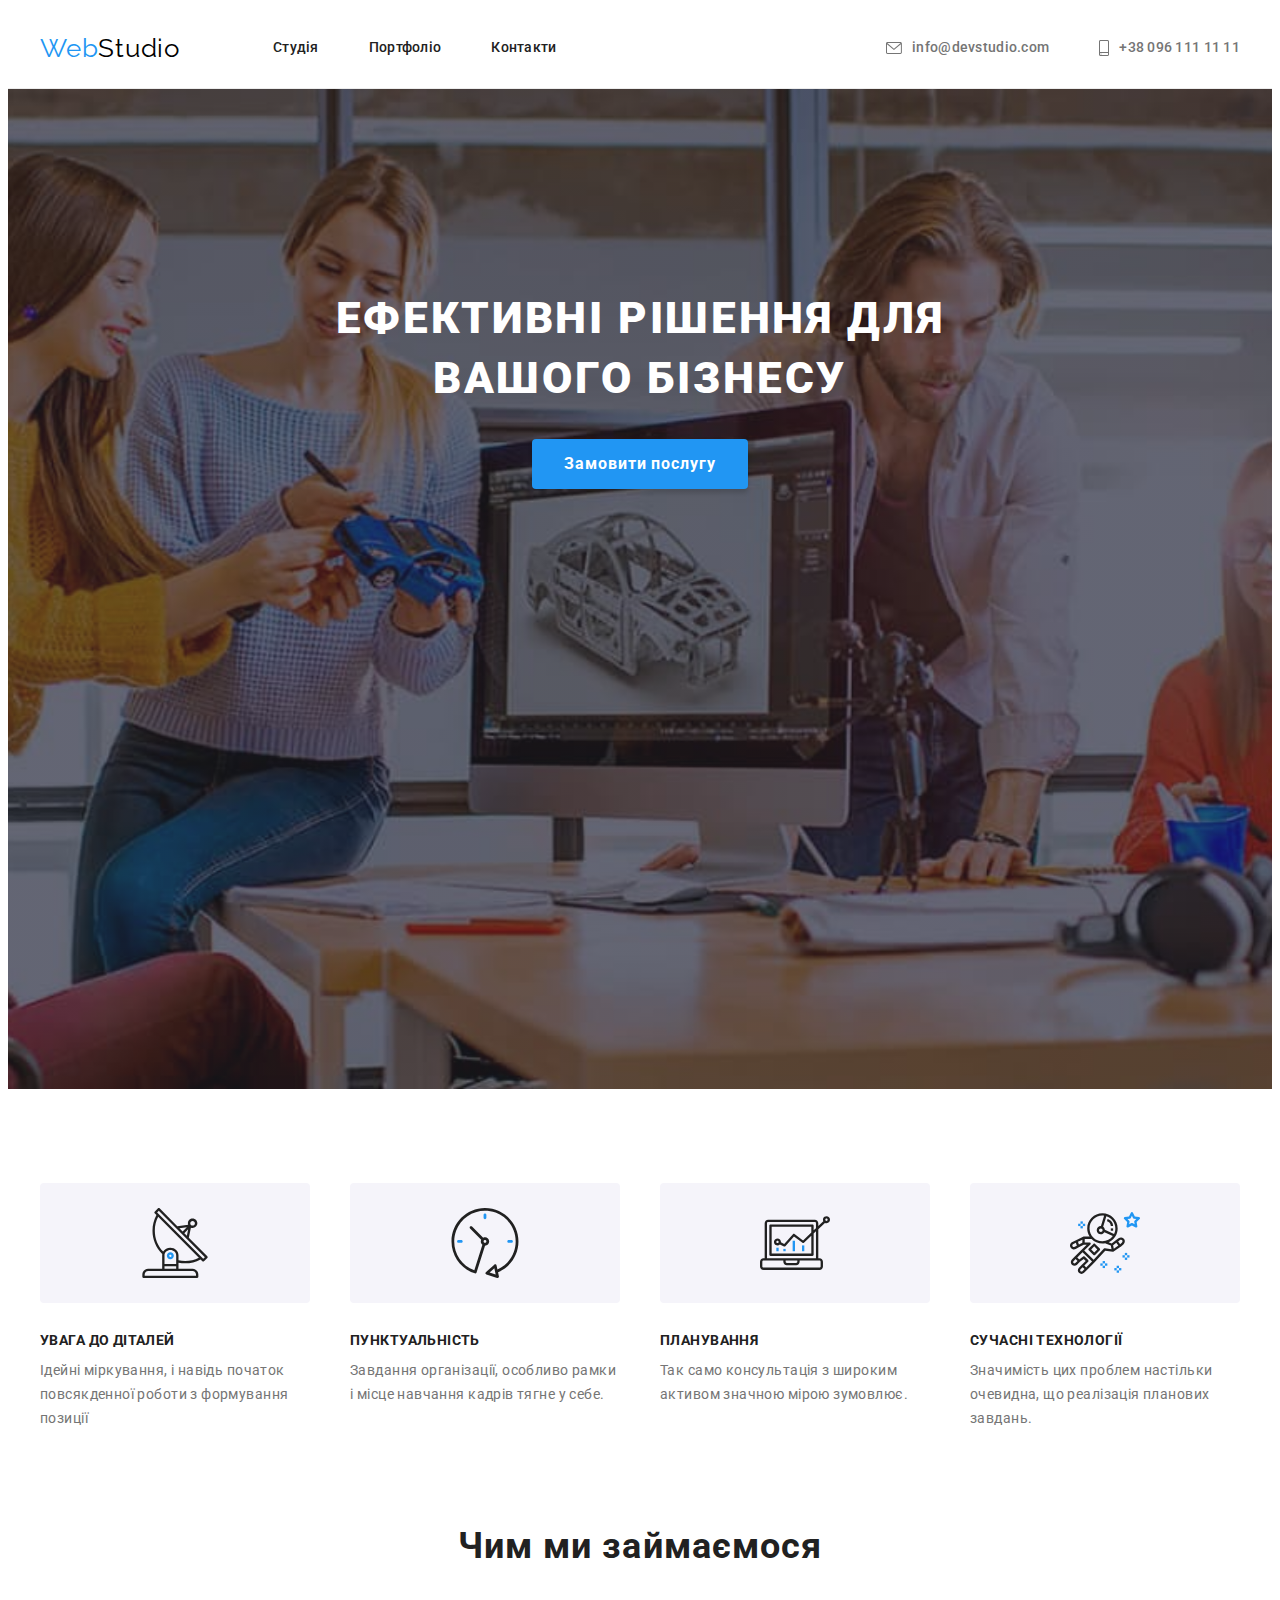
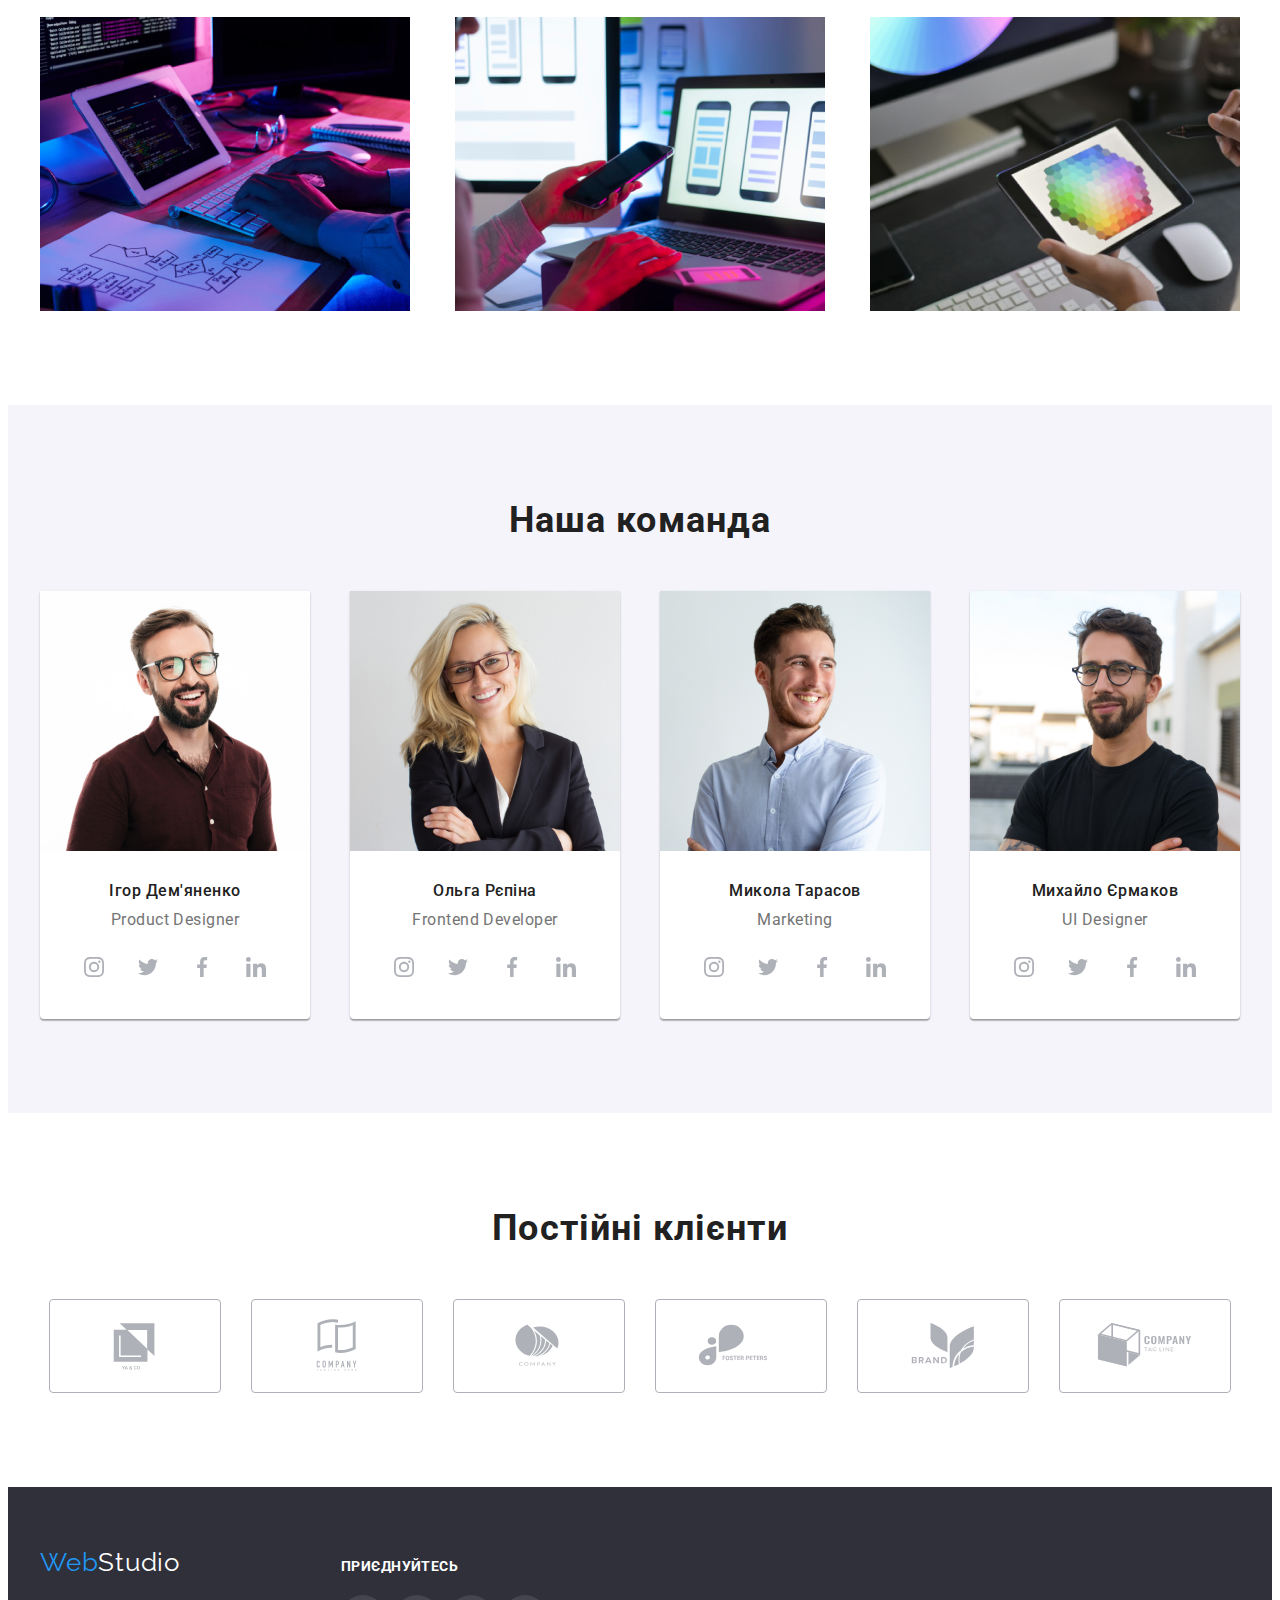
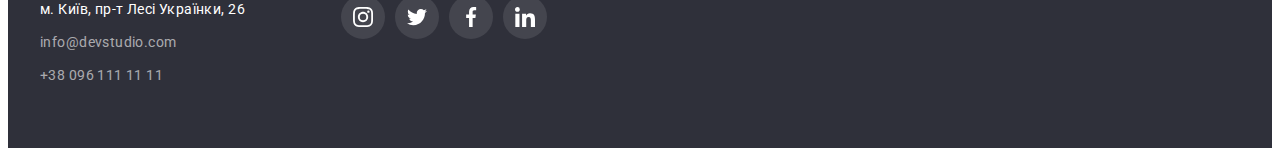
==== commit b2bf8afa: "Вносит исправления" ====
--- a/index.html
+++ b/index.html
@@ -420,49 +420,39 @@
                 </a>
             </li>
             <li class="clients-list">
-              <div class="clients-link">
-              <a href="">
+               <a class="clients-link" href="">
                 <svg class="clients-logo" width="106" height="60">
                   <use href="./images/icons.svg#icon-Logo-1"></use>
                 </svg>
               </a>
-              </div>
             </li>
             <li class="clients-list">
-              <div class="clients-link">
-                <a href="">
+                <a class="clients-link" href="">
                   <svg class="clients-logo" width="106" height="60">
                     <use href="./images/icons.svg#icon-Logo-2"></use>
                   </svg>
                 </a>
-              </div>
             </li>
             <li class="clients-list">
-              <div class="clients-link">
-                <a href="">
+                <a class="clients-link" href="">
                   <svg class="clients-logo" width="106" height="60">
                     <use href="./images/icons.svg#icon-Logo-3"></use>
                   </svg>
                 </a>
-              </div>
             </li>
             <li class="clients-list">
-              <div class="clients-link">
-                <a href="">
+                <a class="clients-link" href="">
                   <svg class="clients-logo" width="106" height="60">
                     <use href="./images/icons.svg#icon-Logo-4"></use>
                   </svg>
                 </a>
-              </div>
             </li>
             <li class="clients-list">
-              <div class="clients-link">
-                <a href="">
+                <a class="clients-link" href="">
                   <svg class="clients-logo" width="106" height="60">
                     <use href="./images/icons.svg#icon-Logo-5"></use>
                   </svg>
                 </a>
-              </div>
             </li>
           </ul>
         </div>
@@ -482,7 +472,7 @@
             <a class="contact-email link" href="mailto:info@devstudio.com">info@devstudio.com</a><br />
           </div>
           <a class="contact-tel link" href="tel:+380961111111">+38 096 111 11 11</a>
-          </address>
+        </address>
         </div>
       
 
--- a/css/styles.css
+++ b/css/styles.css
@@ -57,7 +57,8 @@
     border-bottom: 1px solid #ECECEC;
 }
 
-.logo {font-family: 'Raleway';
+.logo {
+    font-family: 'Raleway';
     font-size: 26px;
     line-height: 1.19;   
     letter-spacing: 0.03em;
@@ -90,14 +91,16 @@
     letter-spacing: 0.02em;
     color: var(--brand-color);
     cursor:pointer;
-    }
+}
 
 .nav-link:focus,
 .nav-link:hover{
     color:var(--secondary-color);
 }
 
-.nav-link.link.current {color:var(--secondary-color);}
+.nav-link.link.current {
+    color:var(--secondary-color);
+}
 
 .header-contacts{
     font-weight: 500;
@@ -146,7 +149,7 @@
     margin-left: auto;
     padding-top: 200px;
     padding-bottom: 200px;
-    }
+}
 
 .hero-text{
     margin-right: 338px;
@@ -161,25 +164,24 @@
     letter-spacing: 0.06em;
     text-transform: uppercase;
     color: #FFFFFF;
-    }  
+}  
 
 .hero-btn{
     font-family: 'Roboto';
-        font-weight: 700;
-        font-size: 16px;
-        line-height: 1.88;
-        display: flex;
-        align-items: center;
-        text-align: center;
-        letter-spacing: 0.06em;
-        color: #FFFFFF;
-        background: #2196F3;
-        box-shadow: 0px 4px 4px rgba(0, 0, 0, 0.15);
-
-        border-radius: 4px;
-        padding: 10px 32px;
-        border-width: 0px;
-        
+    font-weight: 700;
+    font-size: 16px;
+    line-height: 1.88;
+    display: flex;
+    align-items: center;
+    text-align: center;
+    letter-spacing: 0.06em;
+    color: #FFFFFF;
+    background: #2196F3;
+    box-shadow: 0px 4px 4px rgba(0, 0, 0, 0.15);
+
+    border-radius: 4px;
+    padding: 10px 32px;
+    border-width: 0px;
 }
 
 .hero-btn:active{
@@ -256,12 +258,14 @@
     line-height: 1.17;
     text-align: center;
     letter-spacing: 0.03em;
-    color: var(--brand-color);}
+    color: var(--brand-color);
+}
 
 
 /*-------Work team----------*/
 
-.work-team {background: #F5F4FA;
+.work-team {
+    background: #F5F4FA;
     padding-top: 94px;
     padding-bottom: 94px;
 }
@@ -270,7 +274,6 @@
     background: #FFFFFF;
     box-shadow: 0px 1px 3px rgba(0, 0, 0, 0.12), 0px 1px 1px rgba(0, 0, 0, 0.14), 0px 2px 1px rgba(0, 0, 0, 0.2);
     border-radius: 0px 0px 4px 4px;
-    
 }
 
 .work-team-title {
@@ -317,6 +320,7 @@
     justify-content: center;
     align-items: center;
     gap: 10px;
+    margin-top: 16px;
 }
 
 .social-link{
@@ -377,7 +381,7 @@
     height: 92px;
     border: 1px solid #AFB1B8;
     border-radius: 4px;
-    }
+}
 
 
 .clients-link:hover,
@@ -460,7 +464,7 @@
     line-height: 1.71;
     letter-spacing: 0.03em;
     color: rgba(255, 255, 255, 0.6);
-    }
+}
 
 .mail-link{
     margin-bottom: 9px;
@@ -470,8 +474,7 @@
     display: block;
     justify-content: baseline;
     align-items:flex-start;
-    margin-right: auto;
-    
+    margin-right: auto; 
 }
 
 .social-title{
@@ -507,7 +510,6 @@
     background: #FFFFFF;
     padding-top: 94px;
     padding-bottom: 94px;
-    
 }
 
 .buttom-list{
@@ -534,13 +536,13 @@
     min-height: 38px;
 }
 
-.project-selection:hover{cursor: pointer;}
-
+.project-selection:hover,
 .project-selection:active{
     color: #FFFFFF;
     background: #2196F3;
     box-shadow: 0px 3px 1px rgba(0, 0, 0, 0.1), 0px 1px 2px rgba(0, 0, 0, 0.08), 0px 2px 2px rgba(0, 0, 0, 0.12);
     border-radius: 4px;
+    cursor: pointer;
 }
 
 .portfolio-list{
@@ -551,7 +553,7 @@
     margin-top: 0px;
     margin-bottom: 0px;
     
-    }
+}
 
 .portfolio-list-item{
     flex-basis: calc((100%-60px)/3);
@@ -561,7 +563,6 @@
 
 .portfolio-list-item:hover,
 .portfolio-list-item:focus{
-    border: 1px solid #EEEEEE;
     box-shadow: 0px 1px 1px rgba(0, 0, 0, 0.12), 0px 4px 4px rgba(0, 0, 0, 0.06), 1px 4px 6px rgba(0, 0, 0, 0.16);
 }
 
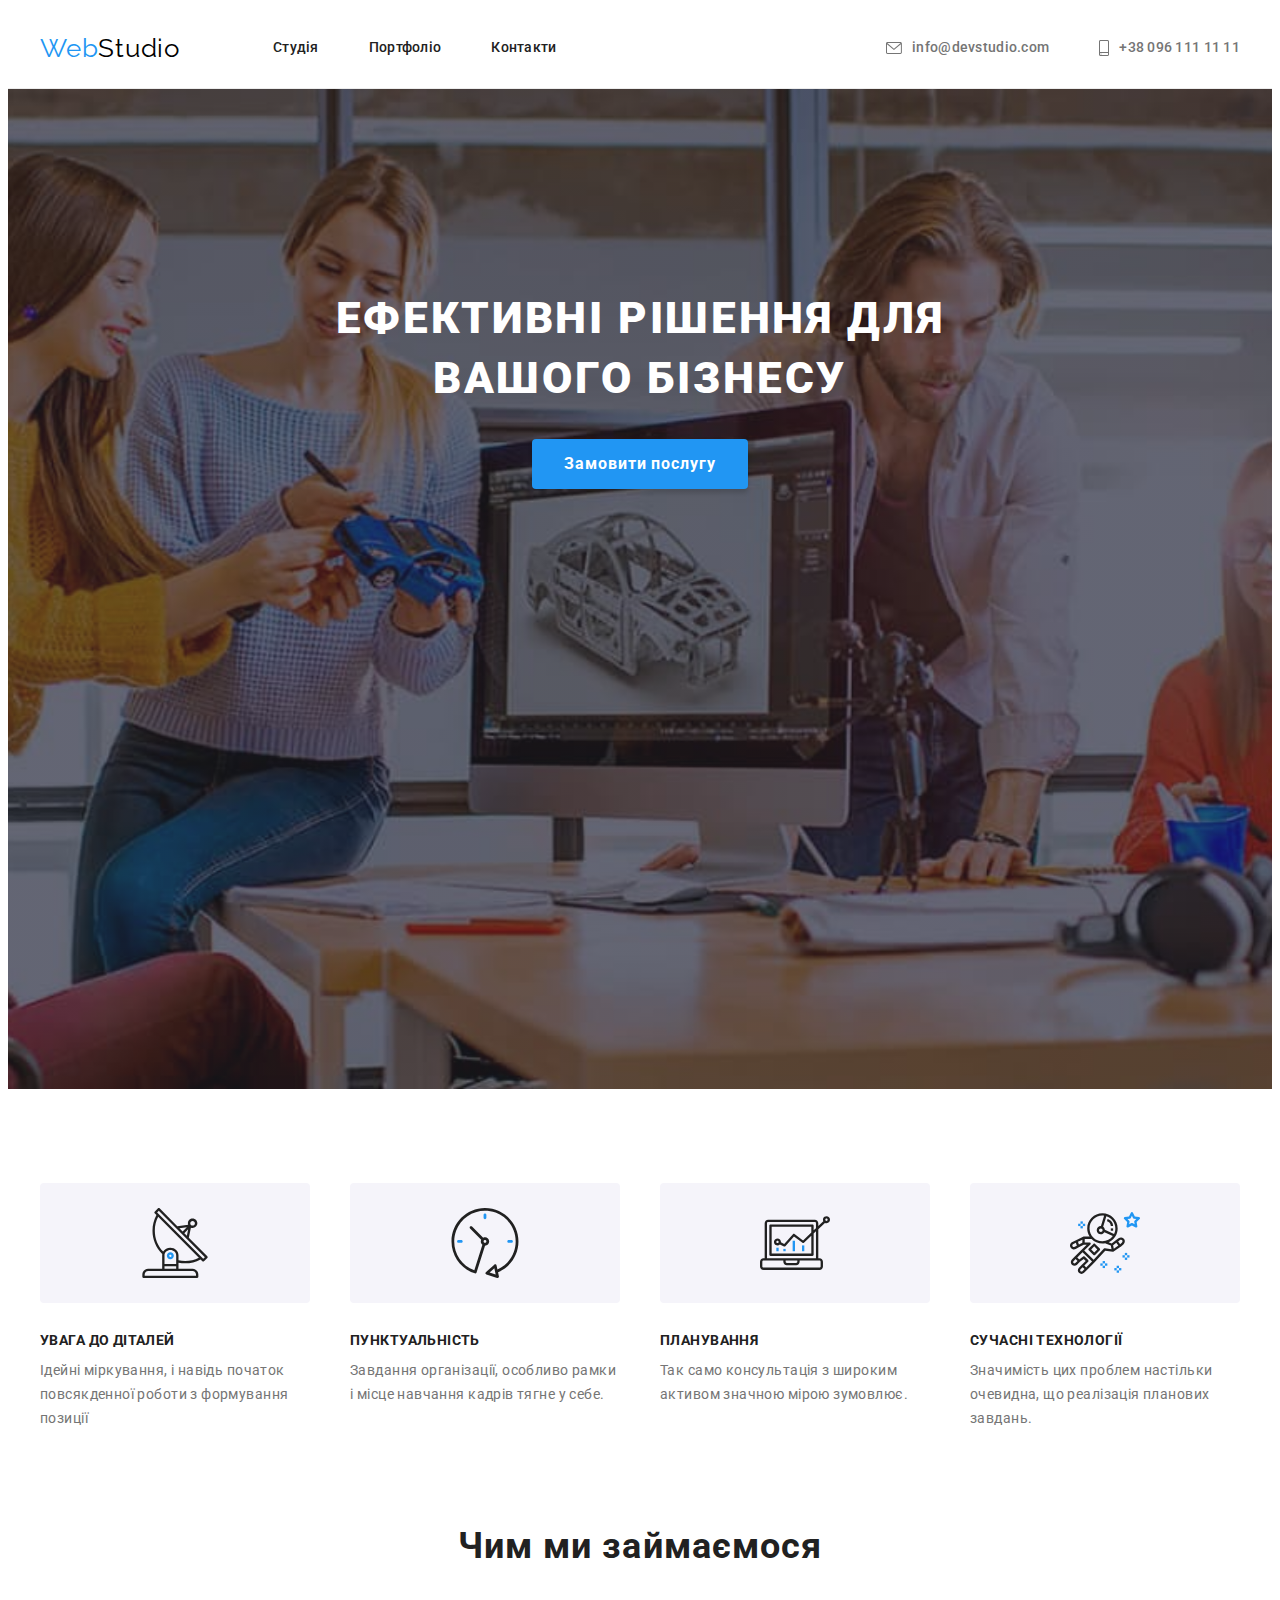
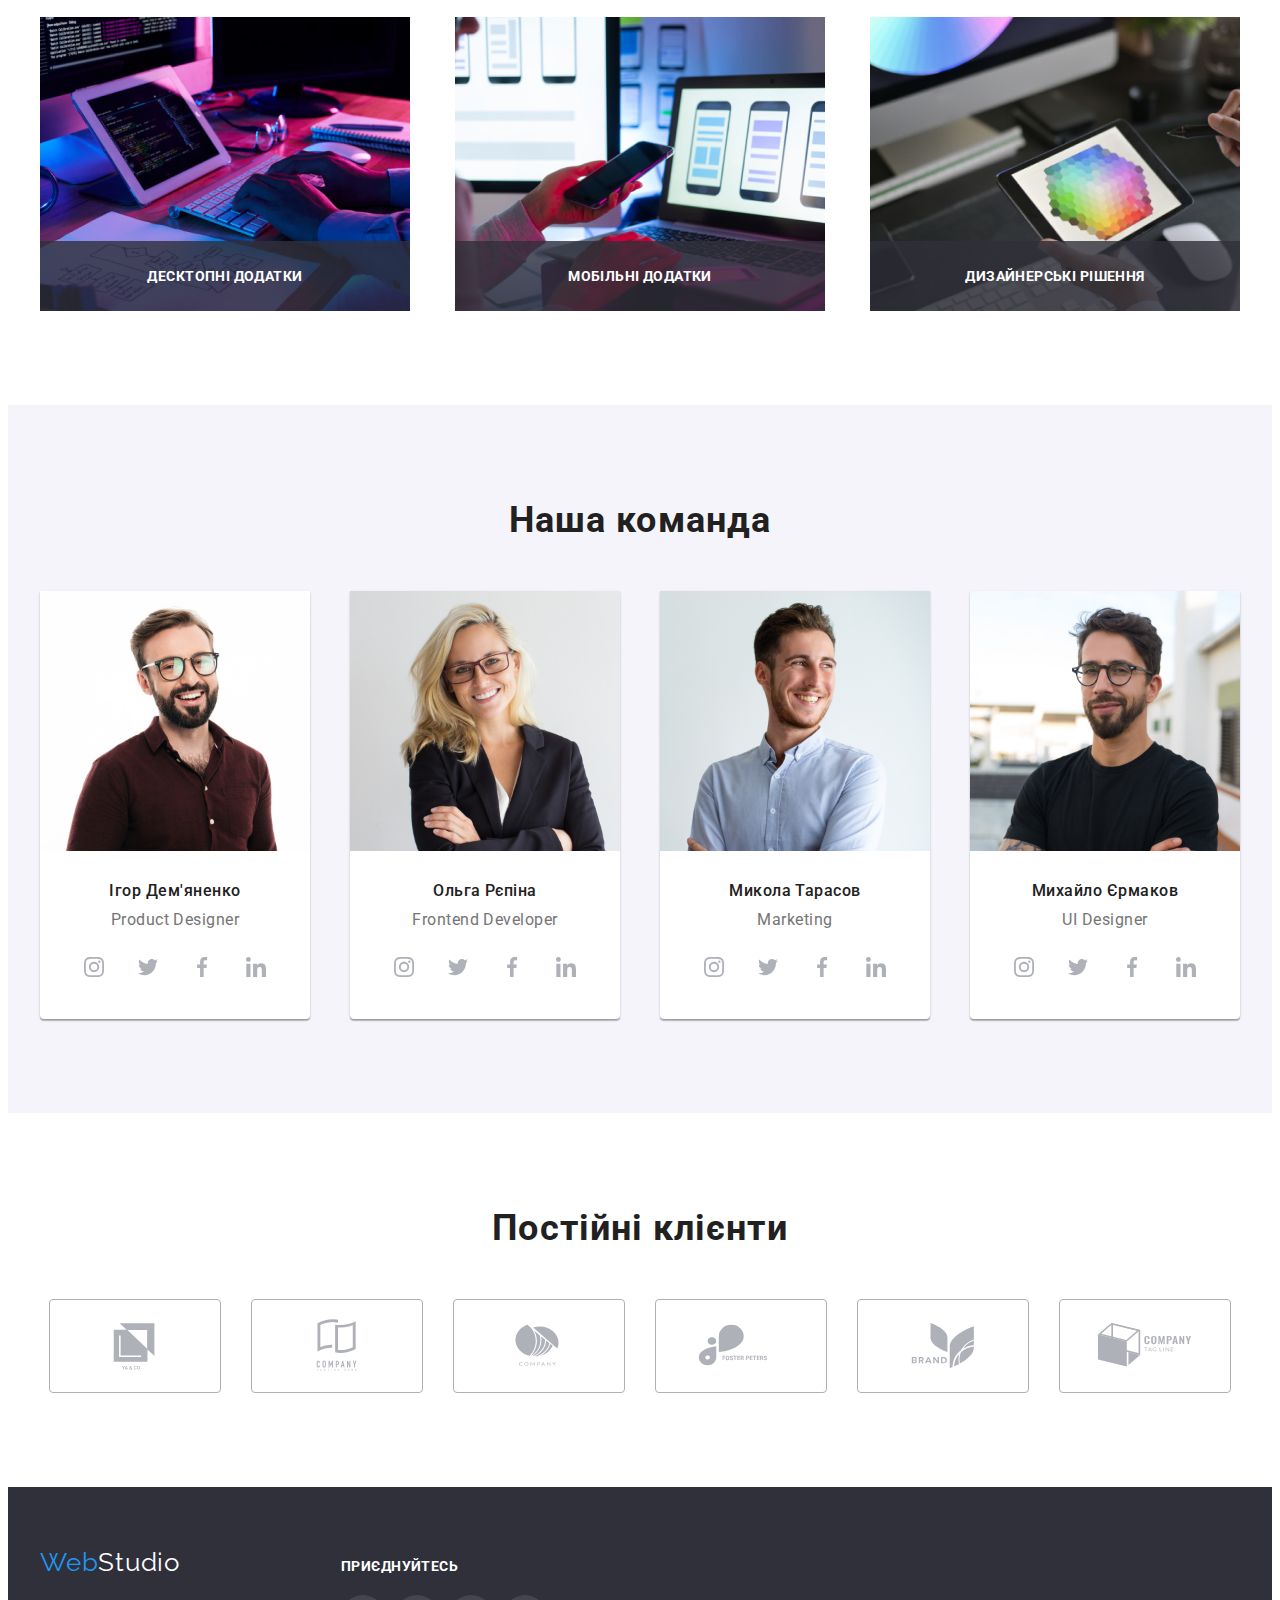
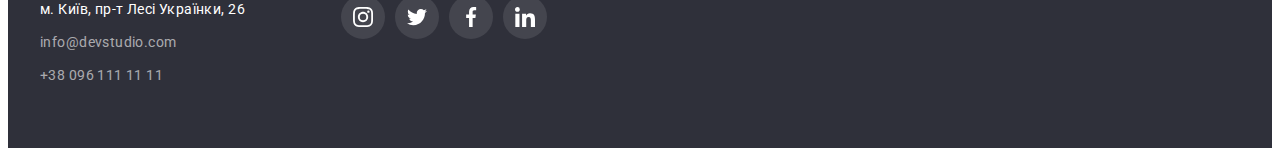
==== commit 33d0a638: "Добавляет в фото подпись" ====
--- a/index.html
+++ b/index.html
@@ -125,20 +125,29 @@
         <div class="container">
           <h2 class="work-title">Чим ми займаємося</h2>
           <ul class="photos list">
-            <li class>
-              <a href=""
-                ><img src="./images/img1.png" alt="програміст с ноутбуком" width="370" />
-              </a>
-            </li>
-            <li class>
-              <a href=""
-                ><img src="./images/img2.png" alt="програміст с телефоном" width="370"
-              /></a>
-            </li>
-            <li class>
-              <a href=""
-                ><img src="./images/img3.png" alt="програміст с планшетом" width="370"
-              /></a>
+            <li class="photo-box">
+              <a href="">
+                <img src="./images/img1.png" alt="програміст с ноутбуком" width="370"/>
+              </a>
+              <div class="overlay">
+                <p class="overlay-text">Десктопні додатки</p>
+              </div>
+            </li>
+            <li class="photo-box">
+              <a href="">
+                <img src="./images/img2.png" alt="програміст с телефоном" width="370"/>
+              </a>
+              <div class="overlay">
+                <p class="overlay-text">Мобільні додатки</p>
+              </div>
+            </li>
+            <li class="photo-box">
+              <a href=""> 
+                <img src="./images/img3.png" alt="програміст с планшетом" width="370"/>
+              </a>
+              <div class="overlay">
+                <p class="overlay-text">Дизайнерські рішення</p>
+              </div>
             </li>
           </ul>
         </div>
--- a/css/styles.css
+++ b/css/styles.css
@@ -250,6 +250,10 @@
     display: flex;
     justify-content: space-between;
     gap: 30px;
+    
+}
+.photo-box{
+    position: relative;
 }
 
 .work-title {
@@ -259,6 +263,27 @@
     text-align: center;
     letter-spacing: 0.03em;
     color: var(--brand-color);
+}
+
+.overlay{
+    position: absolute;
+    bottom: 0;
+    padding-top: 27px;
+    padding-bottom: 27px;
+    background-color: rgba(47, 48, 58, 0.8);
+    width: 100%;
+}
+
+.overlay-text{
+    font-family: 'Roboto';
+    font-style: normal;
+    font-weight: 700;
+    font-size: 14px;
+    line-height: calc(16/14);
+    text-align: center;
+    letter-spacing: 0.03em;
+    text-transform: uppercase;
+    color: #FFFFFF;
 }
 
 
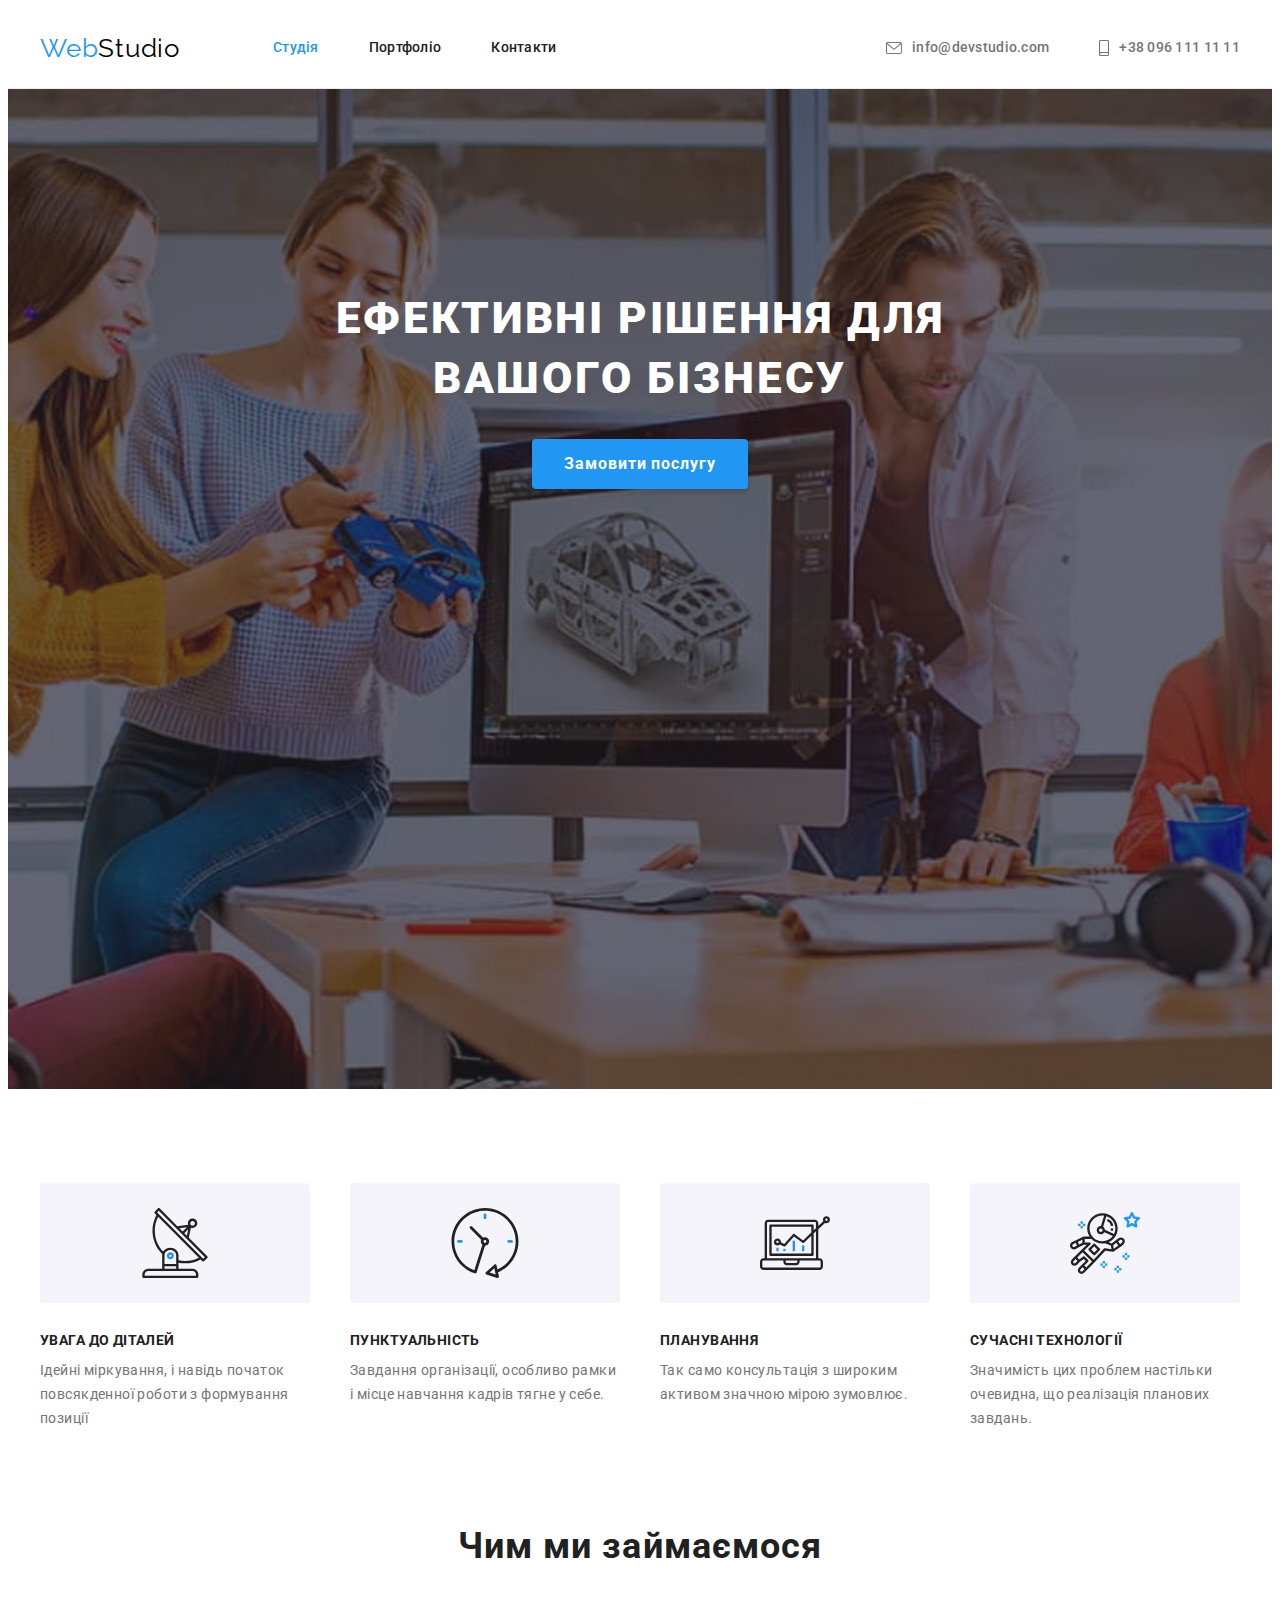
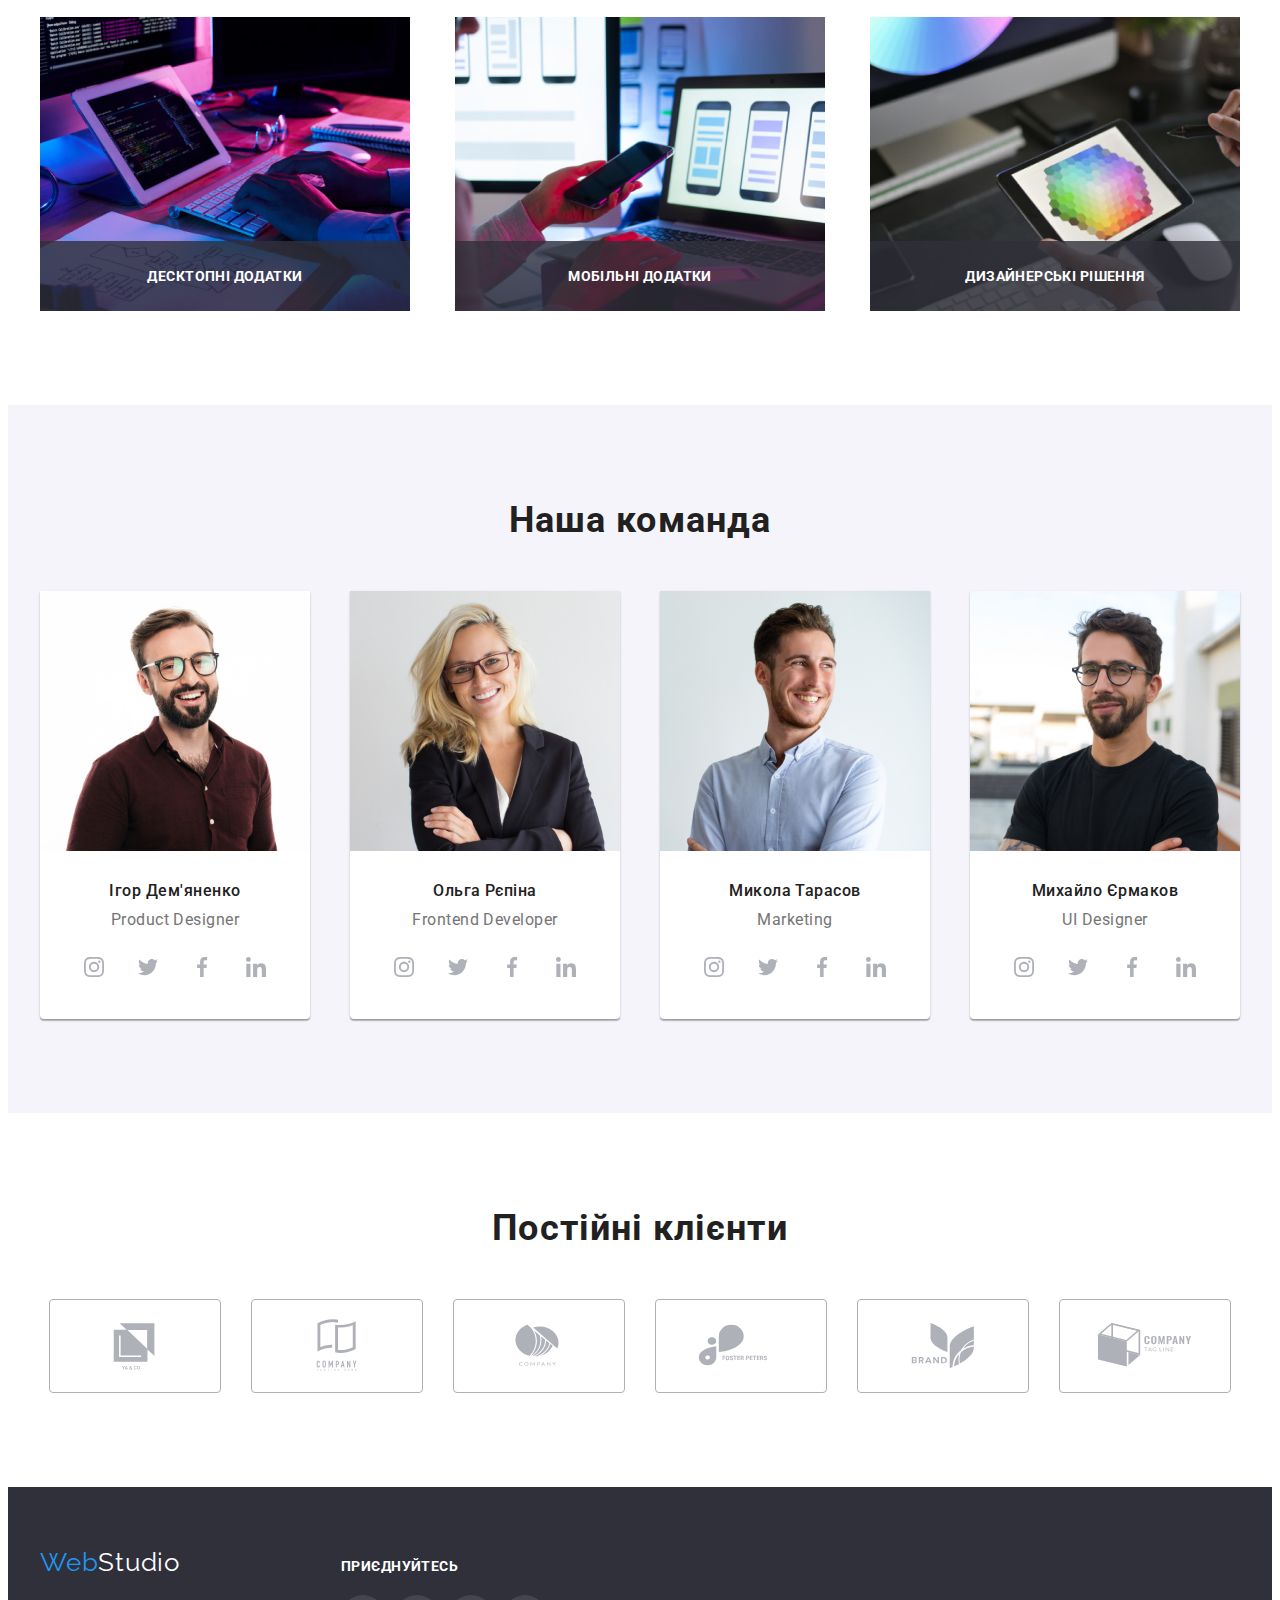
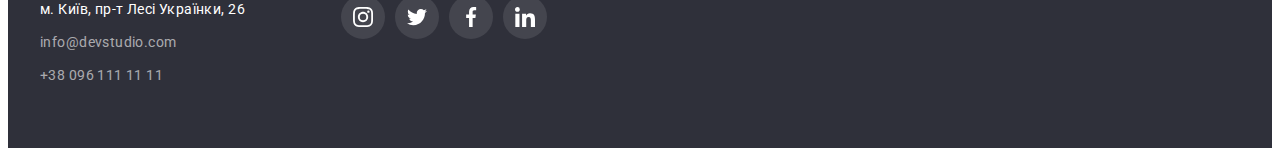
==== commit fea1ee66: "Вносит цвет в хедер навигацию." ====
--- a/index.html
+++ b/index.html
@@ -31,7 +31,7 @@
         <nav class="nav-head">
           <ul class="header-list list">
             <li class="nav-item header">
-              <a href="./index.html" class="nav-link link">Студія</a>
+              <a href="./index.html" class="nav-link link current">Студія</a>
             </li>
             <li class="nav-item header">
               <a href="./portfolio.html" class="nav-link link">Портфоліо</a>
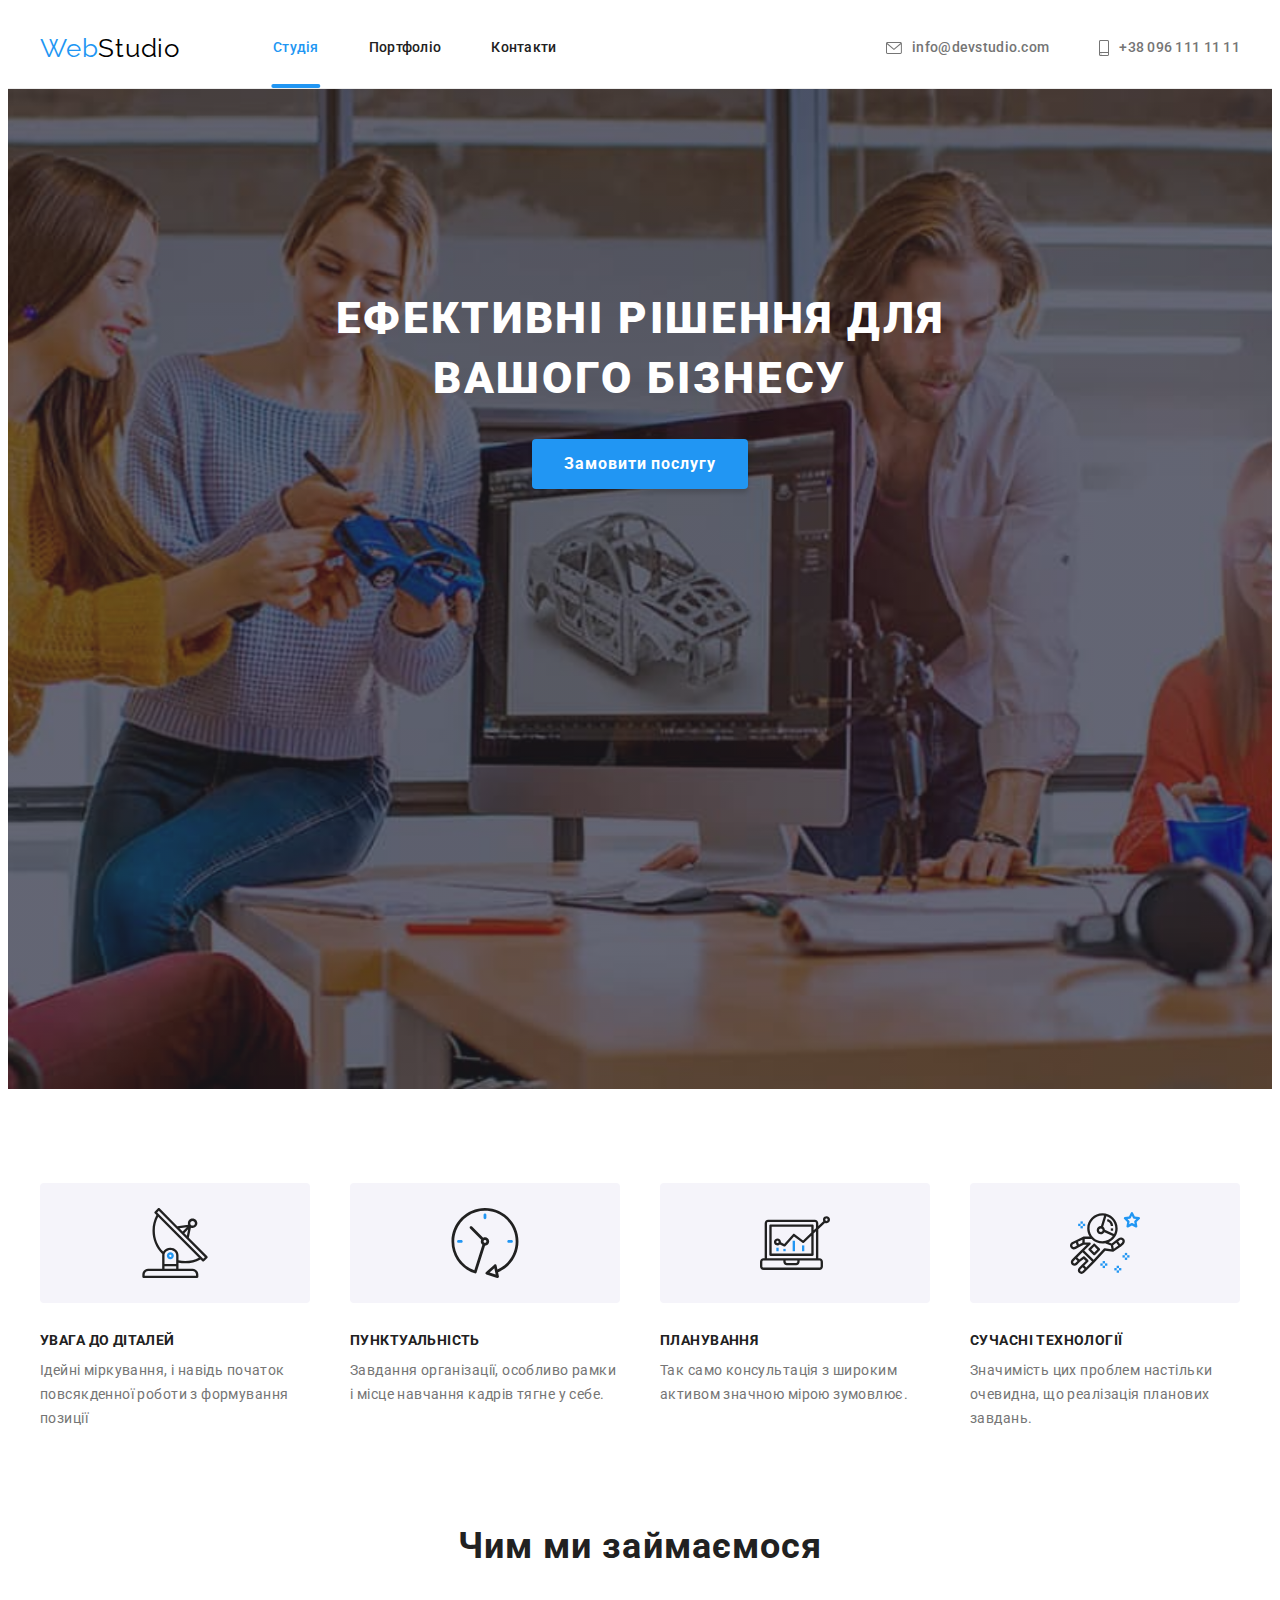
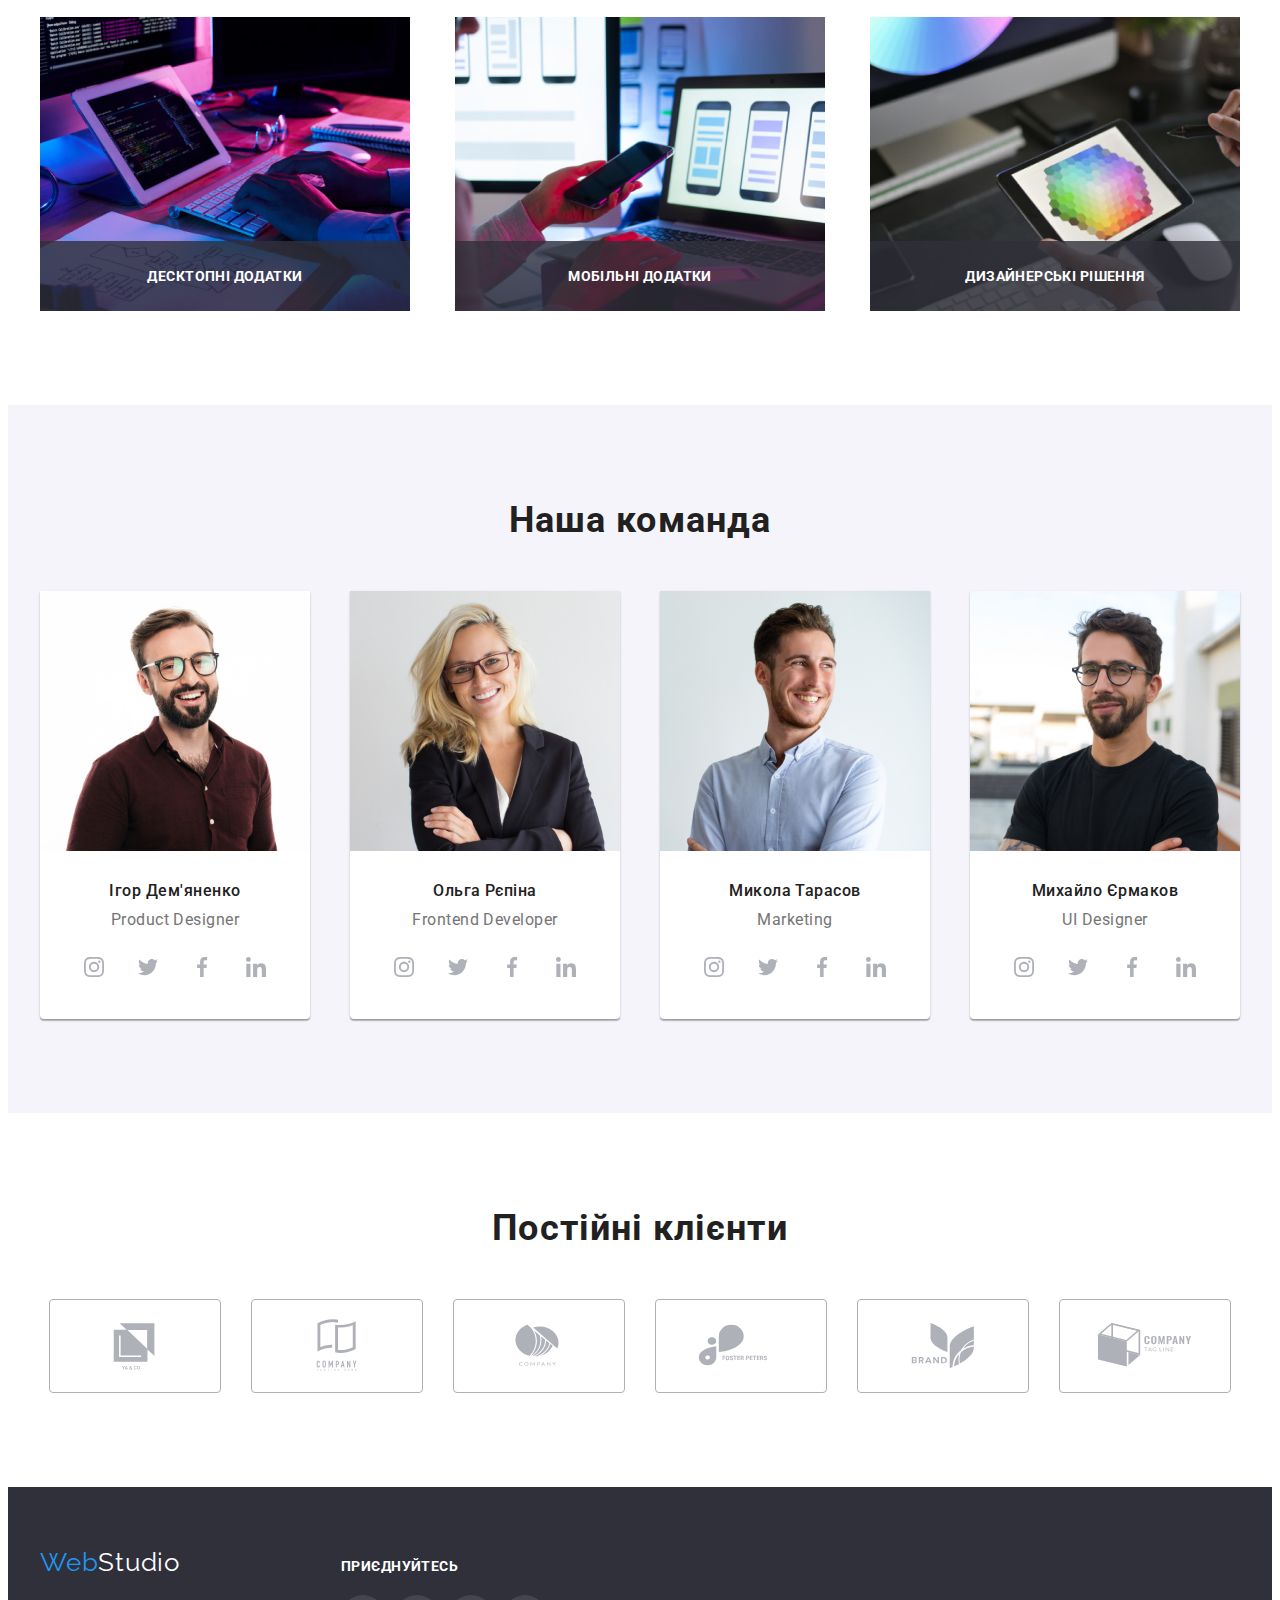
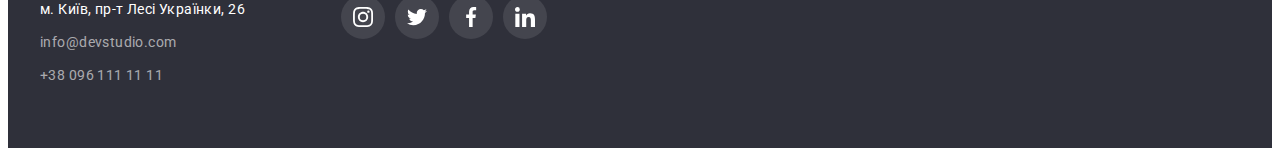
==== commit a8dbf631: "Вносит подчеркивание в ховере" ====
--- a/index.html
+++ b/index.html
@@ -31,7 +31,7 @@
         <nav class="nav-head">
           <ul class="header-list list">
             <li class="nav-item header">
-              <a href="./index.html" class="nav-link link current">Студія</a>
+              <a href="./index.html" class="nav-link link current current-line">Студія</a>
             </li>
             <li class="nav-item header">
               <a href="./portfolio.html" class="nav-link link">Портфоліо</a>
--- a/css/styles.css
+++ b/css/styles.css
@@ -83,6 +83,7 @@
 
 .nav-link {
     display: block;
+    
     padding-top: 32px;
     padding-bottom: 32px;
     font-weight: 500;
@@ -100,6 +101,24 @@
 
 .nav-link.link.current {
     color:var(--secondary-color);
+}
+
+.nav-item{
+    position: relative;
+}
+
+.nav-link.current-line::after{
+    content:'';
+    display: block;
+    position: absolute;
+    left: 50%;
+    bottom: 0;
+    transform: translateX(-50%);
+    width: 108%;
+    height: 4px;
+    border-radius: 2px;
+    background: var(--secondary-color);
+    
 }
 
 .header-contacts{
@@ -555,7 +574,6 @@
     color: var(--brand-color);
     background: #F5F4FA;
     border-radius: 4px;
-
     padding: 6px 22px;
     border-width: 0px;
     min-height: 38px;
@@ -577,7 +595,6 @@
     gap: 30px;
     margin-top: 0px;
     margin-bottom: 0px;
-    
 }
 
 .portfolio-list-item{
@@ -600,7 +617,6 @@
     color: var(--brand-color);
 }
 
-
 .portfolio-list-text {
     width: 370px;
     font-size: 16px;
@@ -618,5 +634,34 @@
     border-top: none;
 }
 
-
-
+.overlay-box{
+    position: relative;
+    overflow: hidden;
+}
+
+.overlay-photo{
+    font-style: normal;
+    font-weight: 400;
+    font-size: 18px;
+    line-height: calc(28/18);
+    letter-spacing: 0.03em;
+    color: #FFFFFF;
+    background: rgba(33, 150, 243, 0.9);
+
+    position:absolute;
+    top: 0;
+    bottom: 0;
+    width:100%;
+    height: 100%;
+    padding: 63px 24px;
+        
+    transform: translateY(100%);
+}
+
+.portfolio-list-item:hover .overlay-photo{
+    transform: translateY(0);
+    transition: transform 250ms ease;
+}
+
+
+
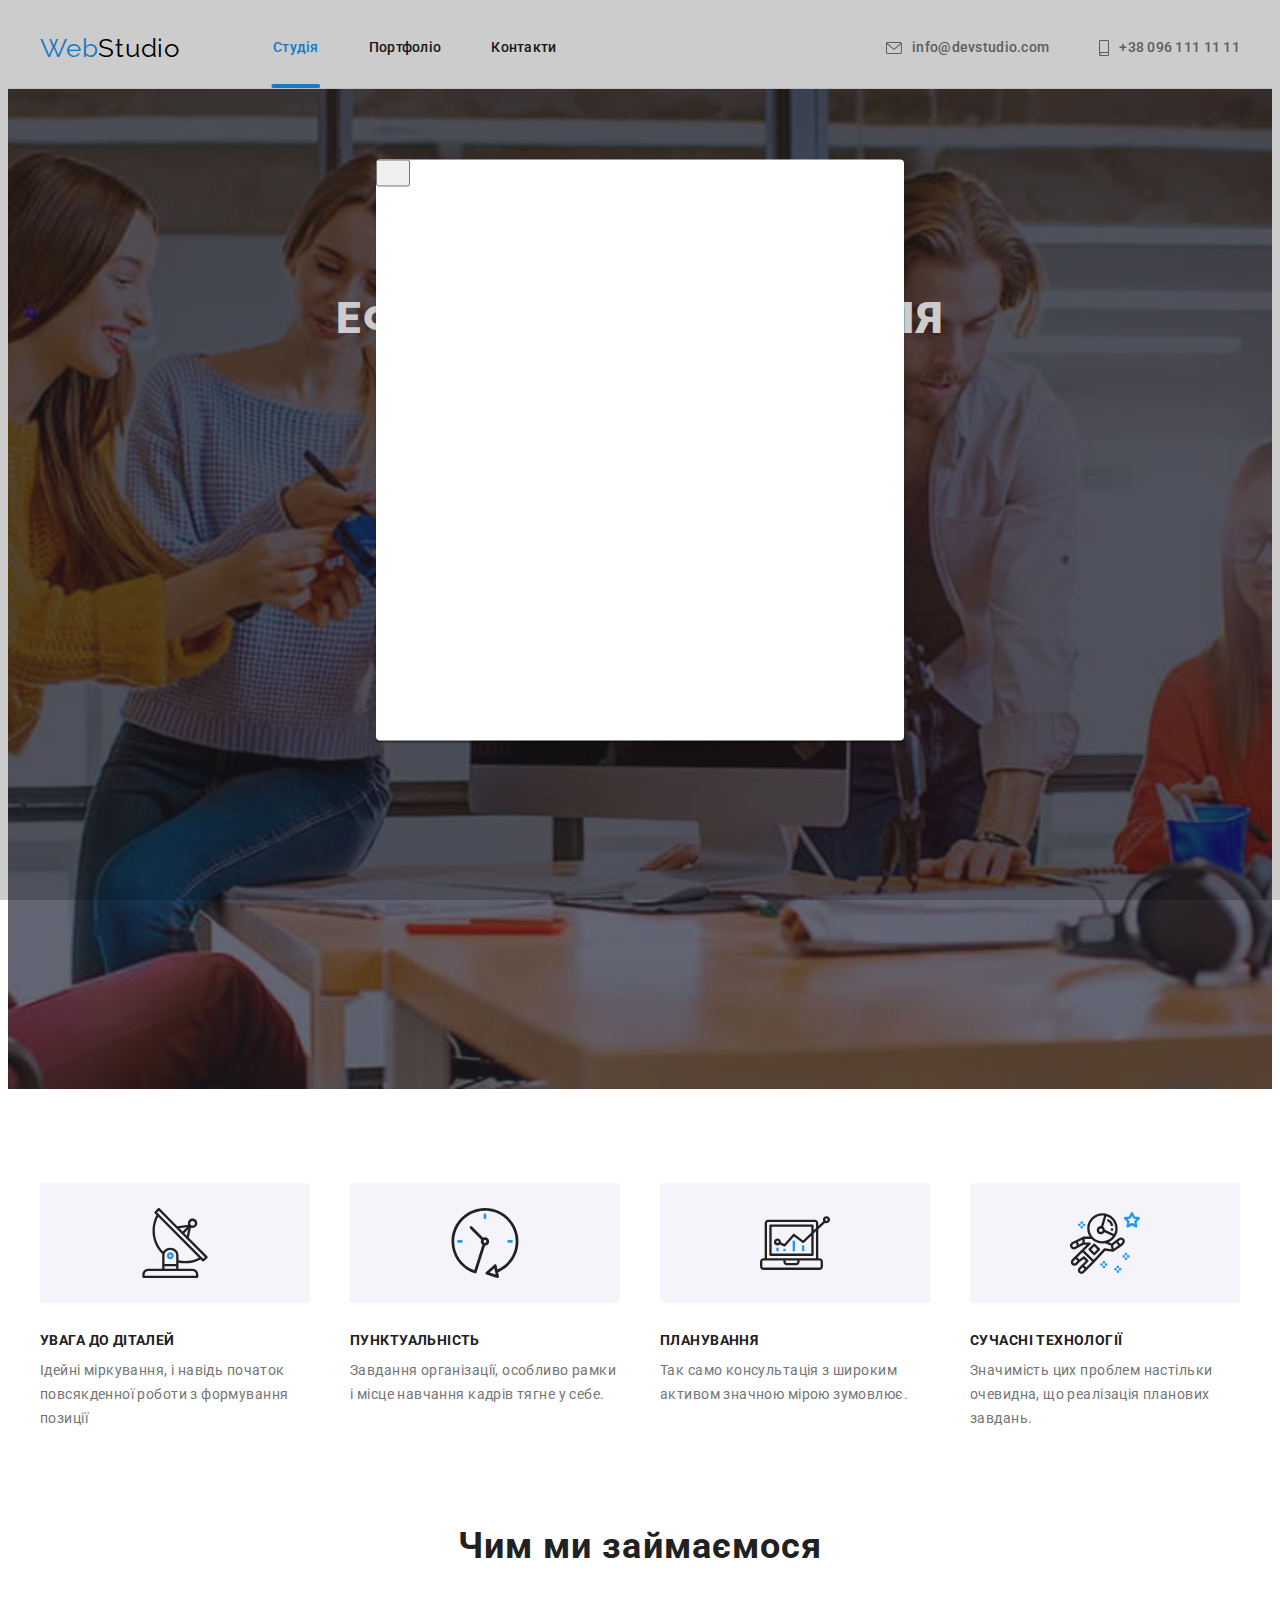
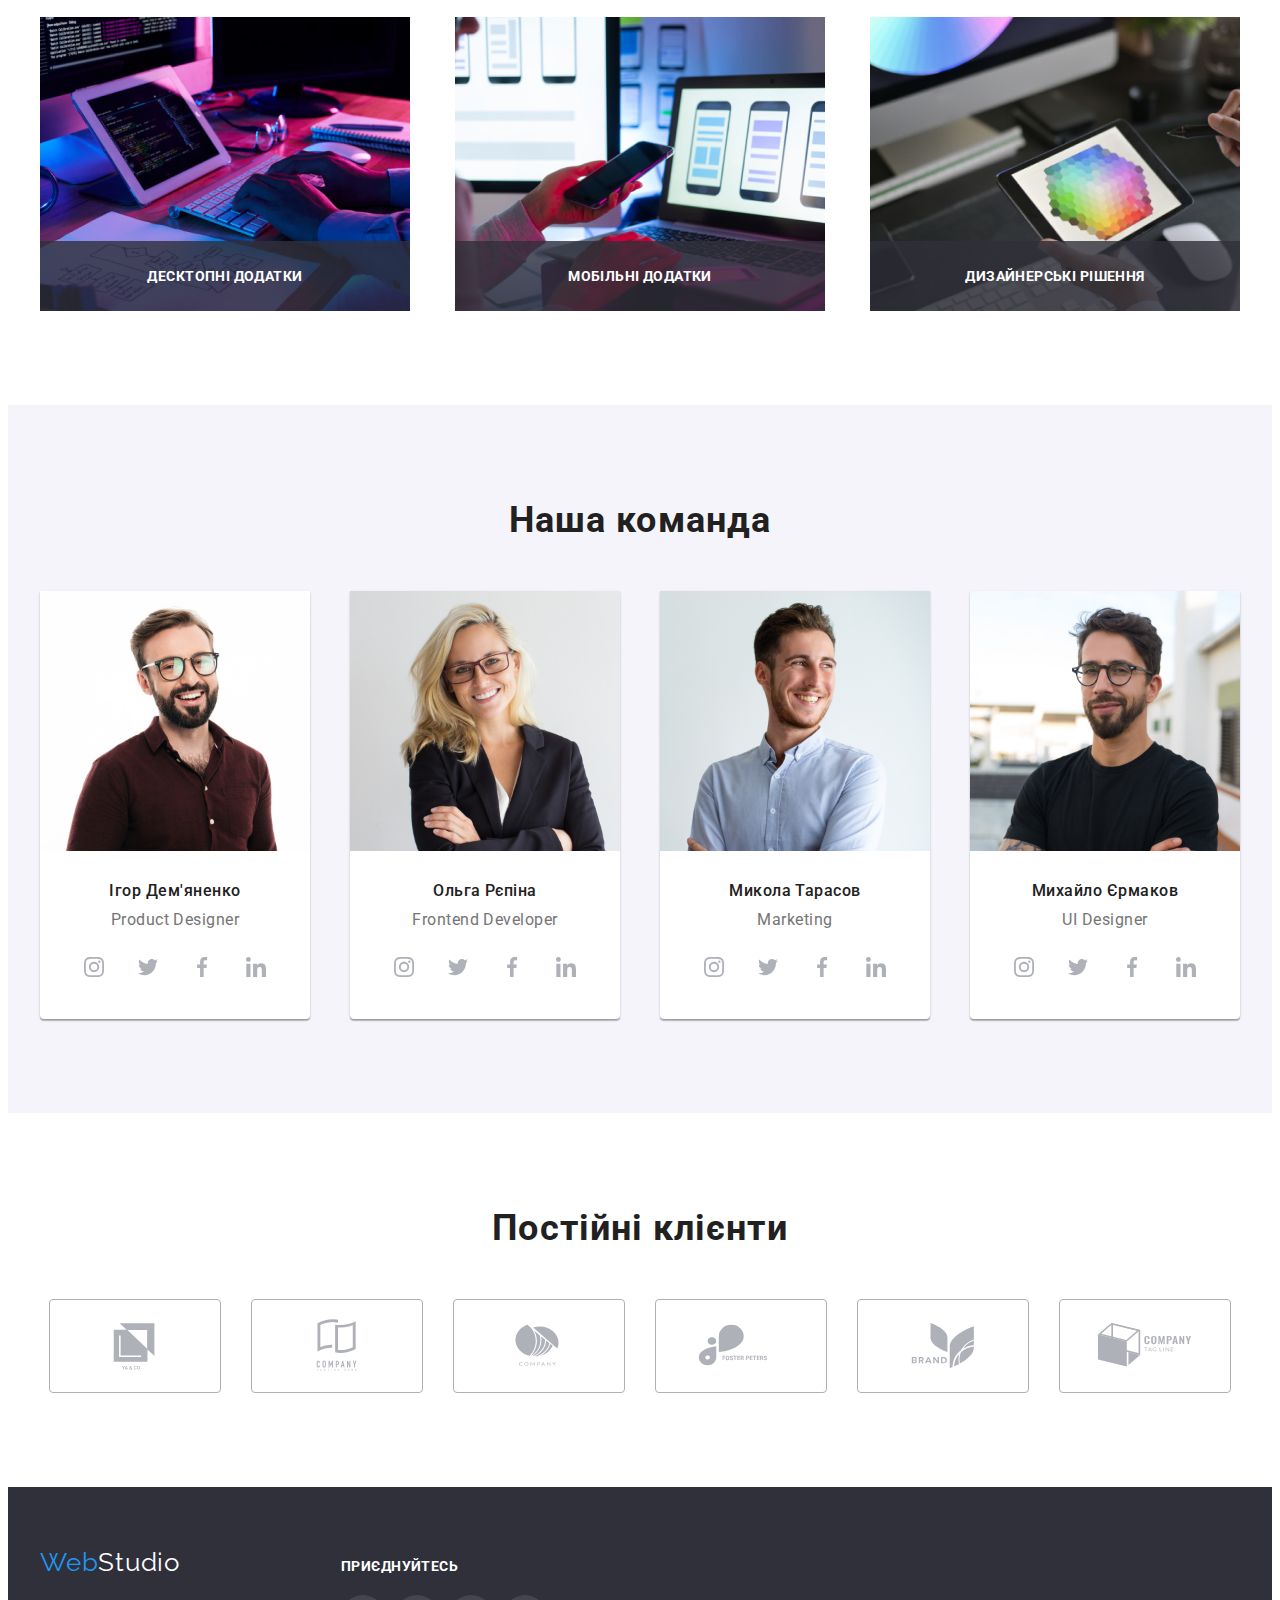
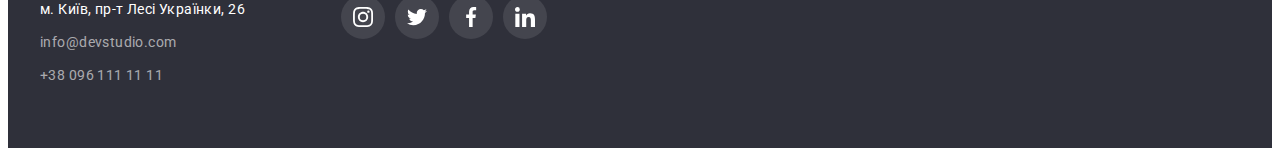
==== commit 365664f4: "Вносит модальное окно" ====
--- a/index.html
+++ b/index.html
@@ -67,6 +67,19 @@
         </div>
       </section>
 
+      <!--Modal window-->
+
+      <div class="backdrop">
+        <div class="modal">
+          <button class="modal-btn"> 
+            <svg class="modal-icon" width="18" height="18">
+              <use href=""></use>
+            </svg>
+          </button>
+        </div>
+      </div>
+
+
       <section class="advantages">
         <div class="container">
           <ul class="advantage-list list">
--- a/css/styles.css
+++ b/css/styles.css
@@ -214,9 +214,33 @@
     margin: 0 auto;
 }
 
+/*-------modal-window------*/
+
+.backdrop{
+    position:fixed;
+    top: 0;
+    left: 0;
+    width: 100%;
+    height: 100%;
+    background: rgba(0, 0, 0, 0.2);
+    z-index: 100;
+}
+
+.modal{
+    position: absolute;
+    top: 50%;
+    left: 50%;
+    transform: translateX(-50%) translateY(-50%);
+    width: 528px;
+    height: 581px;
+    background-color: #fff;
+    box-shadow: 0px 1px 3px rgba(0, 0, 0, 0.12), 0px 1px 1px rgba(0, 0, 0, 0.14), 0px 2px 1px rgba(0, 0, 0, 0.2);
+    border-radius: 4px;
+}
+
  
 
-/*-------advantage----------*/
+/*-------advantage---------*/
 
 .advantages{
     padding-top: 94px;
